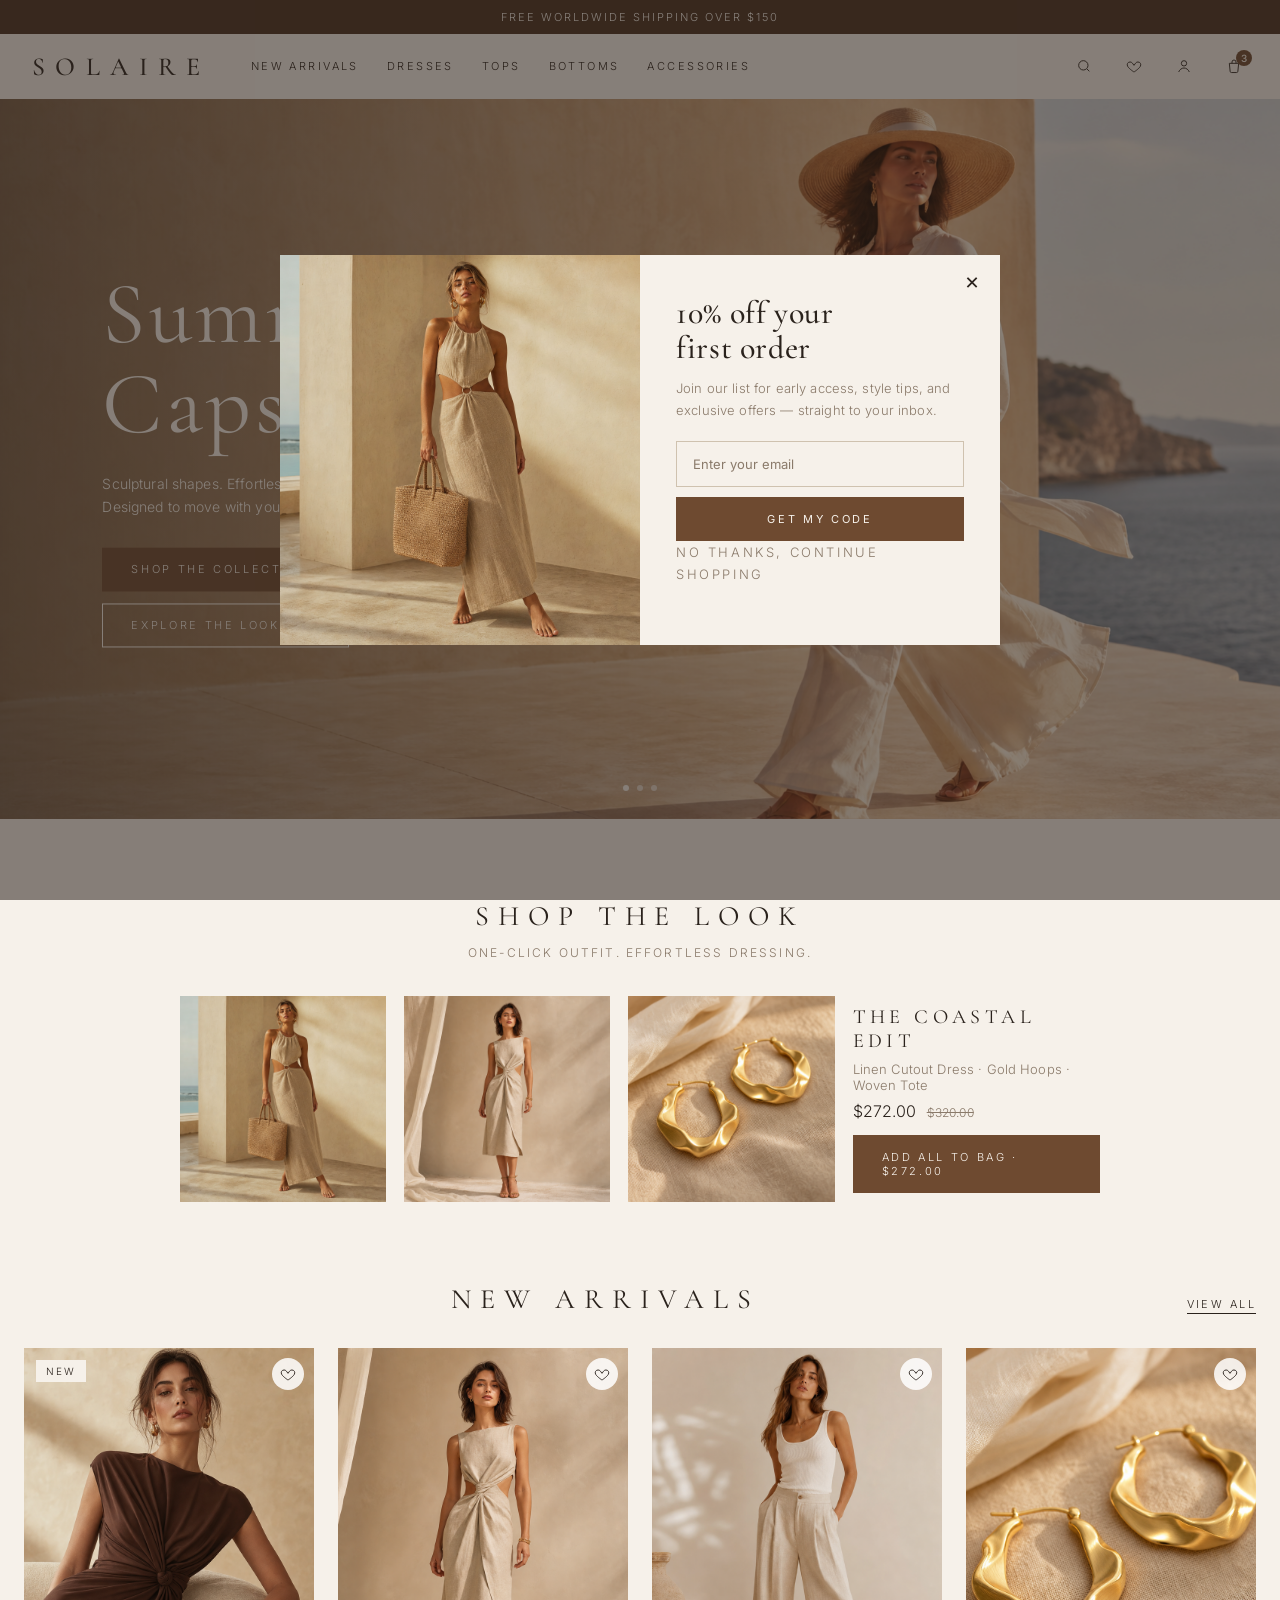
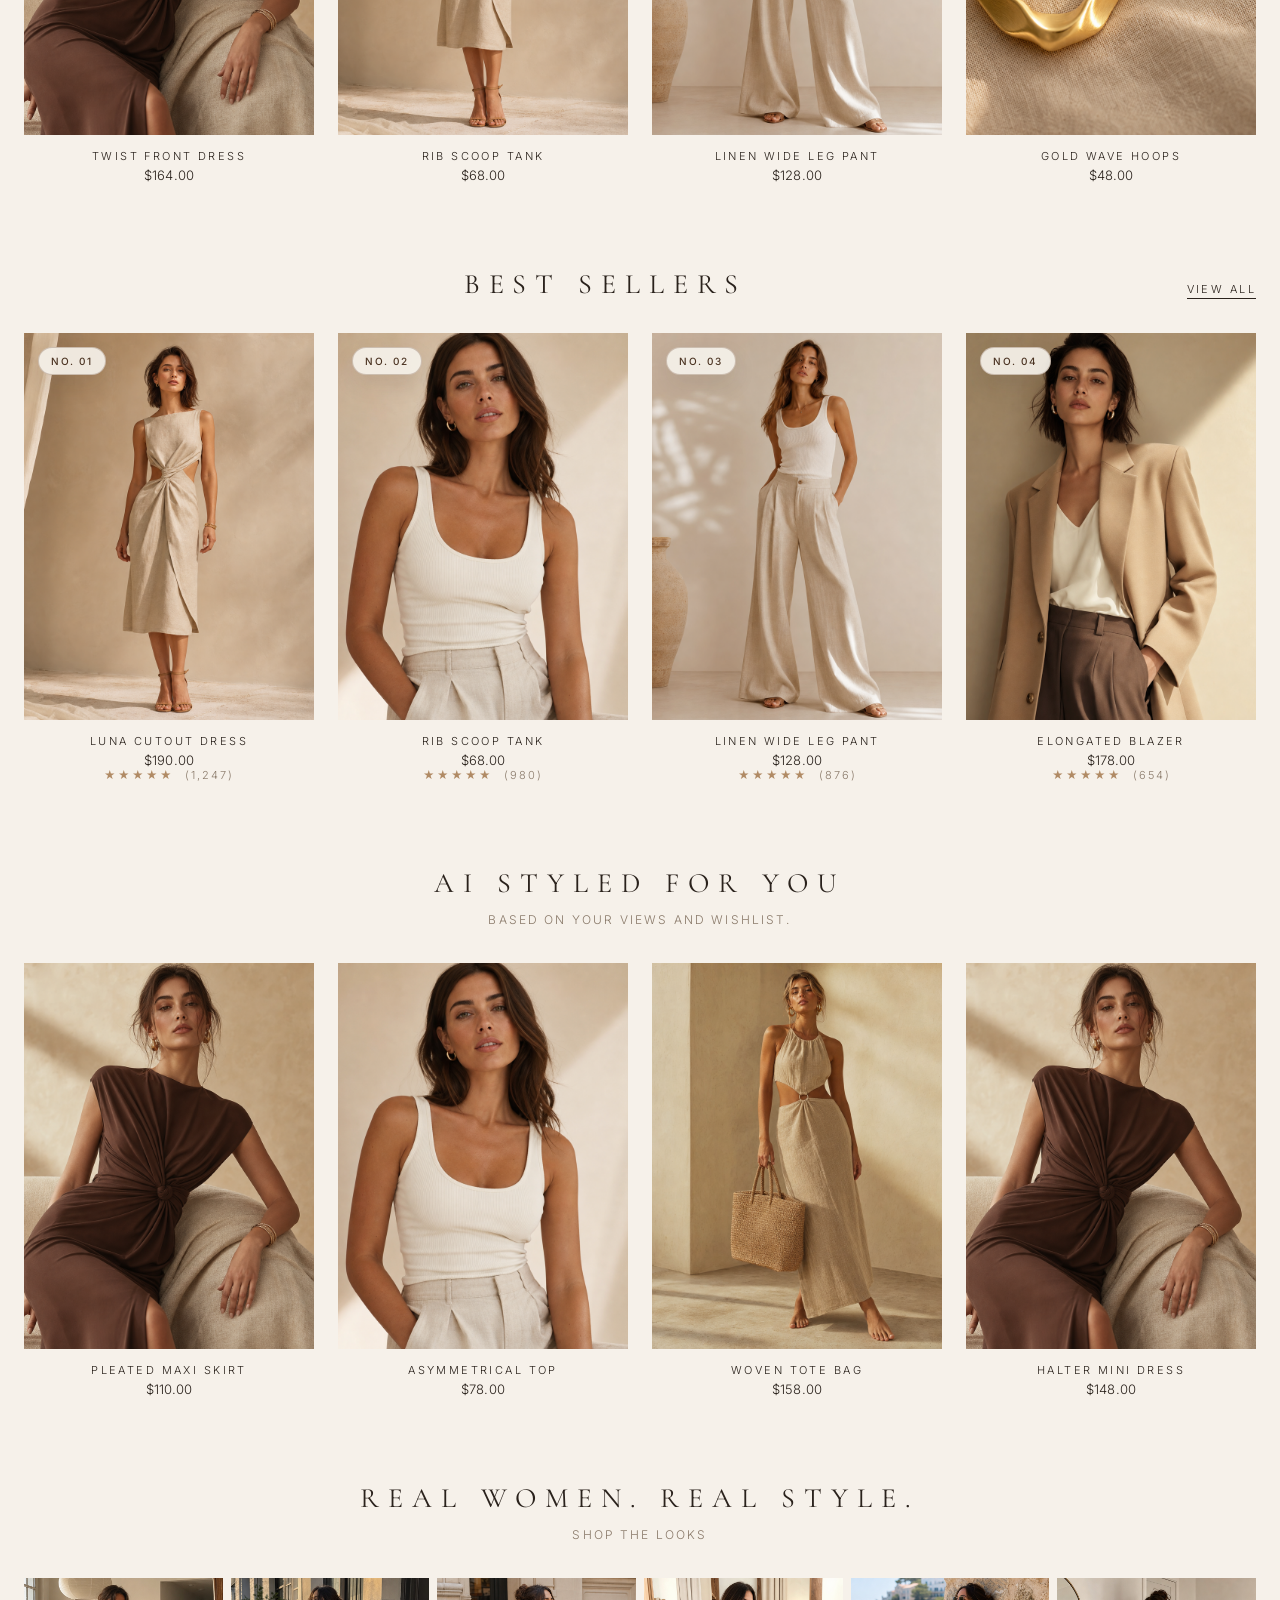
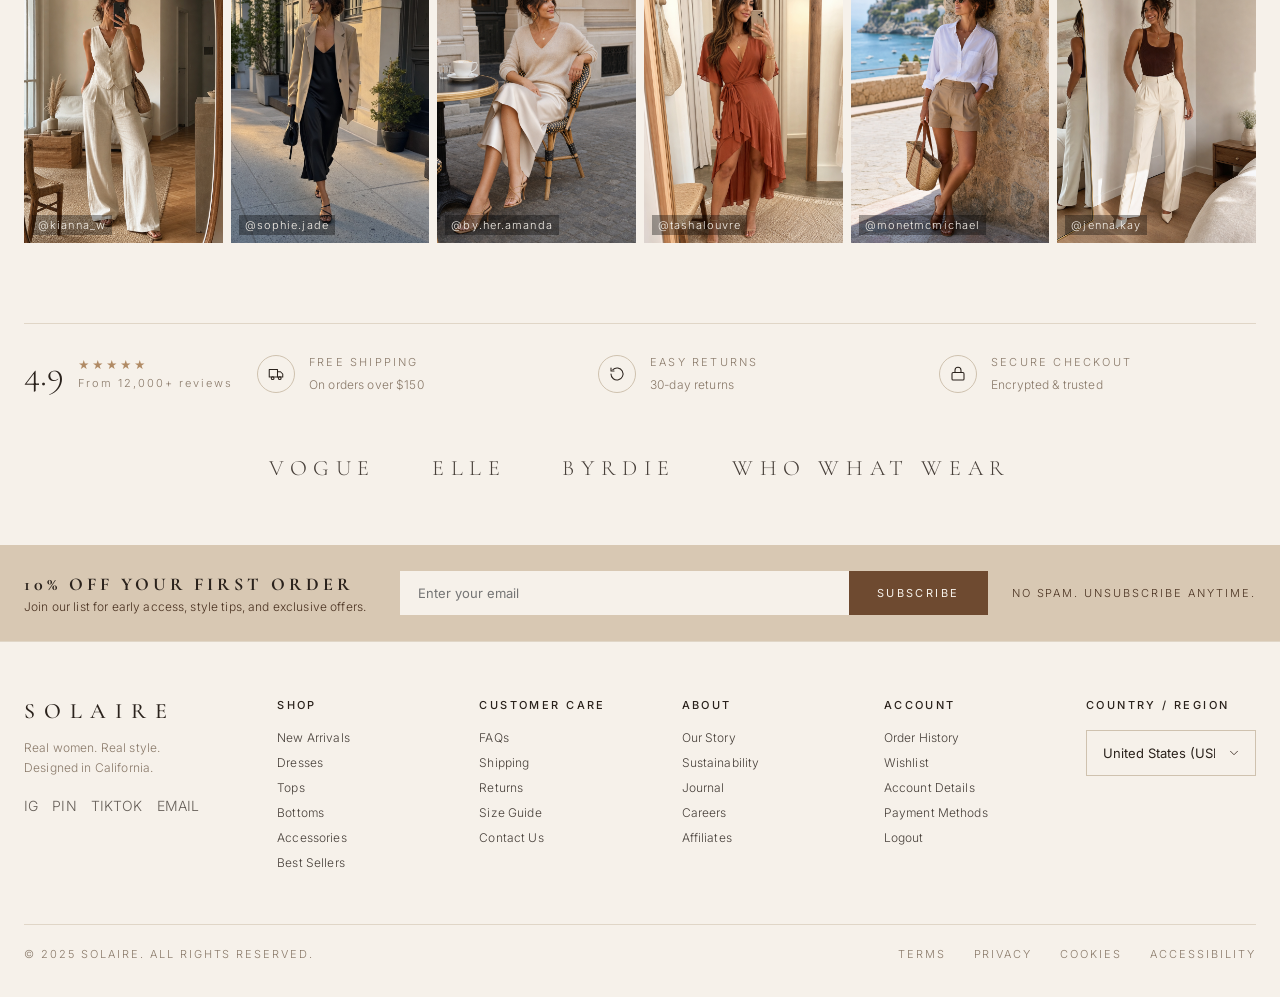
==== index.html @ 32885097 "feat: SOLAIRE static ecommerce demo (home, listing, PDP, cart, checkout)" ====
<!doctype html>
<html lang="en">
<head>
<meta charset="utf-8" />
<meta name="viewport" content="width=device-width,initial-scale=1" />
<title>SOLAIRE — Real women. Real style.</title>
<link rel="stylesheet" href="assets/styles.css" />
</head>
<body>

<div class="topbar">Free worldwide shipping over $150</div>

<header class="header">
  <div class="header-inner">
    <nav class="nav-left">
      <a class="nav-link" href="dresses.html?cat=new" data-cat="new">New Arrivals</a>
      <a class="nav-link" href="dresses.html?cat=dresses" data-cat="dresses">Dresses</a>
      <a class="nav-link" href="dresses.html?cat=tops" data-cat="tops">Tops</a>
      <a class="nav-link" href="dresses.html?cat=bottoms" data-cat="bottoms">Bottoms</a>
      <a class="nav-link" href="dresses.html?cat=accessories" data-cat="accessories">Accessories</a>
    </nav>
    <a class="brand" href="index.html">SOLAIRE</a>
    <div class="nav-right">
      <button class="icon-btn" aria-label="Search"><svg class="icon" viewBox="0 0 24 24"><circle cx="11" cy="11" r="7"/><path d="m20 20-3.5-3.5"/></svg></button>
      <a class="icon-btn" href="#" aria-label="Wishlist"><svg class="icon" viewBox="0 0 24 24"><path d="M12 21s-7-4.35-9.5-8.5C.9 9.6 2.4 6 6 6c2 0 3.4 1.1 4.2 2.6L12 11l1.8-2.4C14.6 7.1 16 6 18 6c3.6 0 5.1 3.6 3.5 6.5C19 16.65 12 21 12 21z"/></svg></a>
      <a class="icon-btn" href="#" aria-label="Account"><svg class="icon" viewBox="0 0 24 24"><circle cx="12" cy="8" r="4"/><path d="M4 21c1.5-4 5-6 8-6s6.5 2 8 6"/></svg></a>
      <a class="icon-btn" href="cart.html" aria-label="Bag">
        <svg class="icon" viewBox="0 0 24 24"><path d="M5 8h14l-1.2 12a2 2 0 0 1-2 1.8H8.2A2 2 0 0 1 6.2 20L5 8z"/><path d="M9 8V6a3 3 0 1 1 6 0v2"/></svg>
        <span class="badge">3</span>
      </a>
    </div>
  </div>
</header>

<!-- HERO -->
<section class="hero">
  <img class="bg" src="assets/img/banner-distinct-1.png" alt="" />
  <div class="copy">
    <h1>Summer<br/>Capsule '25</h1>
    <p>Sculptural shapes. Effortless everyday.<br/>Designed to move with you.</p>
    <div class="actions">
      <a class="btn" href="dresses.html?cat=new">Shop the Collection</a>
      <a class="btn btn-outline" href="dresses.html?cat=lookbook">Explore the Lookbook</a>
    </div>
  </div>
  <div class="hero-dots"><i class="active"></i><i></i><i></i></div>
</section>

<!-- SHOP THE LOOK -->
<section class="section">
  <div class="container">
    <h2 class="section-title">Shop the Look</h2>
    <p class="section-sub">One-click outfit. Effortless dressing.</p>

    <div class="look-bundle">
      <div class="tile"><img src="assets/img/coastal-edit.png" alt="">
        <div class="plus">+</div>
      </div>
      <div class="tile"><img src="assets/img/luna-dress.png" alt="">
        <div class="plus">+</div>
      </div>
      <div class="tile"><img src="assets/img/gold-hoops.png" alt=""></div>
      <div class="info">
        <h4>The Coastal Edit</h4>
        <p>Linen Cutout Dress · Gold Hoops · Woven Tote</p>
        <div class="price">$272.00 <del>$320.00</del></div>
        <a class="btn" style="margin-top:14px" href="cart.html">Add all to bag · $272.00</a>
      </div>
    </div>
  </div>
</section>

<!-- NEW ARRIVALS -->
<section class="section" style="padding-top: 0;">
  <div class="container">
    <div class="section-head">
      <span></span>
      <h2 class="section-title" style="margin:0">New Arrivals</h2>
      <a class="view-all" href="dresses.html?cat=new">View all</a>
    </div>
    <div class="product-grid">
      <a class="product-card" href="product.html">
        <div class="img-wrap">
          <span class="badge-tag">New</span>
          <button class="heart-btn" aria-label="Wishlist"><svg class="icon" viewBox="0 0 24 24"><path d="M12 21s-7-4.35-9.5-8.5C.9 9.6 2.4 6 6 6c2 0 3.4 1.1 4.2 2.6L12 11l1.8-2.4C14.6 7.1 16 6 18 6c3.6 0 5.1 3.6 3.5 6.5C19 16.65 12 21 12 21z"/></svg></button>
          <img src="assets/img/twist-dress.png" alt="">
        </div>
        <div class="meta">
          <p class="name">Twist Front Dress</p>
          <div class="price">$164.00</div>
        </div>
      </a>
      <a class="product-card" href="product.html">
        <div class="img-wrap"><img src="assets/img/luna-dress.png" alt="">
          <button class="heart-btn"><svg class="icon" viewBox="0 0 24 24"><path d="M12 21s-7-4.35-9.5-8.5C.9 9.6 2.4 6 6 6c2 0 3.4 1.1 4.2 2.6L12 11l1.8-2.4C14.6 7.1 16 6 18 6c3.6 0 5.1 3.6 3.5 6.5C19 16.65 12 21 12 21z"/></svg></button>
        </div>
        <div class="meta"><p class="name">Rib Scoop Tank</p><div class="price">$68.00</div></div>
      </a>
      <a class="product-card" href="product.html">
        <div class="img-wrap"><img src="assets/img/linen-pants.png" alt="">
          <button class="heart-btn"><svg class="icon" viewBox="0 0 24 24"><path d="M12 21s-7-4.35-9.5-8.5C.9 9.6 2.4 6 6 6c2 0 3.4 1.1 4.2 2.6L12 11l1.8-2.4C14.6 7.1 16 6 18 6c3.6 0 5.1 3.6 3.5 6.5C19 16.65 12 21 12 21z"/></svg></button>
        </div>
        <div class="meta"><p class="name">Linen Wide Leg Pant</p><div class="price">$128.00</div></div>
      </a>
      <a class="product-card" href="product.html">
        <div class="img-wrap"><img src="assets/img/gold-hoops.png" alt="">
          <button class="heart-btn"><svg class="icon" viewBox="0 0 24 24"><path d="M12 21s-7-4.35-9.5-8.5C.9 9.6 2.4 6 6 6c2 0 3.4 1.1 4.2 2.6L12 11l1.8-2.4C14.6 7.1 16 6 18 6c3.6 0 5.1 3.6 3.5 6.5C19 16.65 12 21 12 21z"/></svg></button>
        </div>
        <div class="meta"><p class="name">Gold Wave Hoops</p><div class="price">$48.00</div></div>
      </a>
    </div>
  </div>
</section>

<!-- BEST SELLERS -->
<section class="section" style="padding-top: 0;">
  <div class="container">
    <div class="section-head">
      <span></span>
      <h2 class="section-title" style="margin:0">Best Sellers</h2>
      <a class="view-all" href="dresses.html?cat=best-sellers">View all</a>
    </div>
    <div class="product-grid">
      <a class="product-card best-seller-card" href="product.html">
        <div class="img-wrap"><span class="rank-tag">No. 01</span><img src="assets/img/luna-dress.png" alt=""></div>
        <div class="meta"><p class="name">Luna Cutout Dress</p><div class="price">$190.00</div>
          <div class="rating-stars">★★★★★ <span class="muted" style="margin-left:6px">(1,247)</span></div>
        </div>
      </a>
      <a class="product-card best-seller-card" href="product.html">
        <div class="img-wrap"><span class="rank-tag">No. 02</span><img src="assets/img/rib-tank.png" alt=""></div>
        <div class="meta"><p class="name">Rib Scoop Tank</p><div class="price">$68.00</div>
          <div class="rating-stars">★★★★★ <span class="muted" style="margin-left:6px">(980)</span></div>
        </div>
      </a>
      <a class="product-card best-seller-card" href="product.html">
        <div class="img-wrap"><span class="rank-tag">No. 03</span><img src="assets/img/linen-pants.png" alt=""></div>
        <div class="meta"><p class="name">Linen Wide Leg Pant</p><div class="price">$128.00</div>
          <div class="rating-stars">★★★★★ <span class="muted" style="margin-left:6px">(876)</span></div>
        </div>
      </a>
      <a class="product-card best-seller-card" href="product.html">
        <div class="img-wrap"><span class="rank-tag">No. 04</span><img src="assets/img/blazer.png" alt=""></div>
        <div class="meta"><p class="name">Elongated Blazer</p><div class="price">$178.00</div>
          <div class="rating-stars">★★★★★ <span class="muted" style="margin-left:6px">(654)</span></div>
        </div>
      </a>
    </div>
  </div>
</section>

<!-- AI STYLED -->
<section class="section" style="padding-top:0">
  <div class="container">
    <h2 class="section-title">AI Styled For You</h2>
    <p class="section-sub">Based on your views and wishlist.</p>
    <div class="product-grid">
      <a class="product-card" href="product.html">
        <div class="img-wrap"><img src="assets/img/twist-dress.png" alt=""></div>
        <div class="meta"><p class="name">Pleated Maxi Skirt</p><div class="price">$110.00</div></div>
      </a>
      <a class="product-card" href="product.html">
        <div class="img-wrap"><img src="assets/img/rib-tank.png" alt=""></div>
        <div class="meta"><p class="name">Asymmetrical Top</p><div class="price">$78.00</div></div>
      </a>
      <a class="product-card" href="product.html">
        <div class="img-wrap"><img src="assets/img/coastal-edit.png" alt=""></div>
        <div class="meta"><p class="name">Woven Tote Bag</p><div class="price">$158.00</div></div>
      </a>
      <a class="product-card" href="product.html">
        <div class="img-wrap"><img src="assets/img/twist-dress.png" alt=""></div>
        <div class="meta"><p class="name">Halter Mini Dress</p><div class="price">$148.00</div></div>
      </a>
    </div>
  </div>
</section>

<!-- UGC -->
<section class="section" style="padding-top:0">
  <div class="container">
    <h2 class="section-title">Real Women. Real Style.</h2>
    <p class="section-sub">Shop the looks</p>
    <div class="ugc-grid">
      <div class="tile"><img src="assets/img/ugc-1.png" alt=""><span class="handle">@kianna_w</span></div>
      <div class="tile"><img src="assets/img/ugc-2.png" alt=""><span class="handle">@sophie.jade</span></div>
      <div class="tile"><img src="assets/img/ugc-3.png" alt=""><span class="handle">@by.her.amanda</span></div>
      <div class="tile"><img src="assets/img/ugc-4.png" alt=""><span class="handle">@tashalouvre</span></div>
      <div class="tile"><img src="assets/img/ugc-5.png" alt=""><span class="handle">@monetmcmichael</span></div>
      <div class="tile"><img src="assets/img/ugc-6.png" alt=""><span class="handle">@jenna.kay</span></div>
    </div>
  </div>
</section>

<!-- TRUST + PRESS -->
<section class="container">
  <div class="trust-band">
    <div class="rating-block">
      <span class="num">4.9</span>
      <div>
        <div class="rating-stars">★★★★★</div>
        <div class="muted" style="font-size:11px;letter-spacing:.18em;margin-top:4px">From 12,000+ reviews</div>
      </div>
    </div>
    <div class="item"><span class="icon-circle"><svg viewBox="0 0 24 24" aria-hidden="true"><path d="M3 6h11v10H3z"/><path d="M14 9h4l3 3v4h-7"/><circle cx="7.5" cy="17.5" r="1.8"/><circle cx="17" cy="17.5" r="1.8"/></svg></span><div><div class="label">Free Shipping</div><div class="sub">On orders over $150</div></div></div>
    <div class="item"><span class="icon-circle"><svg viewBox="0 0 24 24" aria-hidden="true"><path d="M4 12a8 8 0 1 0 2.5-5.8"/><path d="M4 4v4h4"/></svg></span><div><div class="label">Easy Returns</div><div class="sub">30-day returns</div></div></div>
    <div class="item"><span class="icon-circle"><svg viewBox="0 0 24 24" aria-hidden="true"><rect x="4" y="10" width="16" height="10" rx="1.5"/><path d="M8 10V7a4 4 0 0 1 8 0v3"/></svg></span><div><div class="label">Secure Checkout</div><div class="sub">Encrypted &amp; trusted</div></div></div>
  </div>
</section>

<section class="section" style="padding: 32px 0 64px;">
  <div class="container press-logos">
    <span>VOGUE</span><span>ELLE</span><span>BYRDIE</span><span>WHO WHAT WEAR</span>
  </div>
</section>

<!-- SUBSCRIBE BAND -->
<section class="subscribe-band">
  <div class="container">
    <div>
      <h3>10% off your first order</h3>
      <p>Join our list for early access, style tips, and exclusive offers.</p>
    </div>
    <form onsubmit="event.preventDefault();">
      <input type="email" placeholder="Enter your email" />
      <button type="submit">Subscribe</button>
    </form>
    <span style="font-size:11px; letter-spacing:.18em; text-transform:uppercase; color:var(--espresso-2);">No spam. Unsubscribe anytime.</span>
  </div>
</section>

<!-- FOOTER -->
<footer class="footer">
  <div class="container-wide">
    <div class="footer-grid">
      <div class="brand-tag">
        <span class="serif">SOLAIRE</span>
        <p>Real women. Real style.<br/>Designed in California.</p>
        <div class="socials">
          <a href="#">IG</a><a href="#">PIN</a><a href="#">TIKTOK</a><a href="#">EMAIL</a>
        </div>
      </div>
      <div>
        <h4>Shop</h4>
        <ul><li>New Arrivals</li><li>Dresses</li><li>Tops</li><li>Bottoms</li><li>Accessories</li><li>Best Sellers</li></ul>
      </div>
      <div>
        <h4>Customer Care</h4>
        <ul><li>FAQs</li><li>Shipping</li><li>Returns</li><li>Size Guide</li><li>Contact Us</li></ul>
      </div>
      <div>
        <h4>About</h4>
        <ul><li>Our Story</li><li>Sustainability</li><li>Journal</li><li>Careers</li><li>Affiliates</li></ul>
      </div>
      <div>
        <h4>Account</h4>
        <ul><li>Order History</li><li>Wishlist</li><li>Account Details</li><li>Payment Methods</li><li>Logout</li></ul>
      </div>
      <div>
        <h4>Country / Region</h4>
        <select class="select"><option>United States (USD)</option><option>United Kingdom (GBP)</option><option>European Union (EUR)</option><option>Japan (JPY)</option></select>
      </div>
    </div>
    <div class="footer-bottom">
      <span>© 2025 Solaire. All rights reserved.</span>
      <div class="links"><span>Terms</span><span>Privacy</span><span>Cookies</span><span>Accessibility</span></div>
    </div>
  </div>
</footer>

<script src="assets/script.js"></script>
</body>
</html>
---- assets/styles.css ----
/* SOLAIRE — warm sculptural luxury ecommerce design system */
@import url('https://fonts.googleapis.com/css2?family=Cormorant+Garamond:wght@400;500;600&family=Inter:wght@300;400;500;600&display=swap');

:root {
  --ivory: #f6f1ea;
  --ivory-2: #efe7dc;
  --sand: #e7dccc;
  --oat: #d8c8b3;
  --cocoa: #b08a64;
  --espresso: #6e4a30;
  --espresso-2: #4a3221;
  --ink: #2a221c;
  --muted: #8a7a6a;
  --line: #e0d6c7;
  --line-2: #cfc2af;
  --green: #6f8a5a;
  --white: #fbf8f3;
}

* { box-sizing: border-box; }
html, body { margin: 0; padding: 0; }
body {
  font-family: 'Inter', system-ui, -apple-system, sans-serif;
  font-weight: 300;
  font-size: 14px;
  letter-spacing: 0.01em;
  color: var(--ink);
  background: var(--ivory);
  -webkit-font-smoothing: antialiased;
}
a { color: inherit; text-decoration: none; }
img { display: block; max-width: 100%; }
button { font-family: inherit; cursor: pointer; }

.serif {
  font-family: 'Cormorant Garamond', 'Times New Roman', serif;
  font-weight: 500;
  letter-spacing: 0.02em;
}

.container { max-width: 1280px; margin: 0 auto; padding: 0 32px; }
.container-wide { max-width: 1440px; margin: 0 auto; padding: 0 32px; }

/* Top bar */
.topbar {
  background: var(--espresso-2);
  color: var(--ivory);
  text-align: center;
  font-size: 11px;
  letter-spacing: 0.18em;
  padding: 10px 16px;
  text-transform: uppercase;
}

/* Header */
.header {
  background: var(--ivory);
  border-bottom: 1px solid transparent;
  position: sticky;
  top: 0;
  z-index: 50;
}
.header-inner {
  display: flex;
  align-items: center;
  gap: 40px;
  height: 64px;
  padding: 0 32px;
}
.nav-left { display: flex; gap: 28px; align-items: center; }
.nav-right { display: flex; gap: 22px; align-items: center; justify-content: flex-end; margin-left: auto; }
.nav-link {
  font-size: 11px;
  letter-spacing: 0.22em;
  text-transform: uppercase;
  color: var(--ink);
}
.brand {
  font-family: 'Cormorant Garamond', serif;
  font-size: 26px;
  letter-spacing: 0.4em;
  font-weight: 500;
  color: var(--ink);
  order: -1;
}
.icon-btn {
  background: none; border: none; padding: 6px; color: var(--ink);
  display: inline-flex; align-items: center; gap: 6px;
  position: relative;
}
.icon-btn .badge {
  position: absolute; top: -2px; right: -4px;
  background: var(--espresso); color: var(--ivory);
  font-size: 10px; line-height: 1;
  width: 16px; height: 16px; border-radius: 50%;
  display: inline-flex; align-items: center; justify-content: center;
  font-weight: 500;
}

/* Buttons */
.btn {
  display: inline-flex; align-items: center; justify-content: center;
  padding: 14px 28px;
  font-size: 11px;
  letter-spacing: 0.24em;
  text-transform: uppercase;
  border: 1px solid transparent;
  border-radius: 0;
  background: var(--espresso);
  color: var(--ivory);
  transition: background .2s ease;
}
.btn:hover { background: var(--espresso-2); }
.btn-outline {
  background: transparent;
  color: var(--ivory);
  border: 1px solid var(--ivory);
}
.btn-outline.dark { color: var(--ink); border-color: var(--ink); }
.btn-block { width: 100%; }
.btn-light {
  background: var(--ivory);
  color: var(--ink);
  border: 1px solid var(--line-2);
}
.btn-light:hover { background: var(--white); }

/* Section heading */
.section { padding: 80px 0; }
.section-title {
  text-align: center;
  font-family: 'Cormorant Garamond', serif;
  font-size: 28px;
  letter-spacing: 0.32em;
  font-weight: 400;
  text-transform: uppercase;
  margin: 0 0 8px;
}
.section-sub {
  text-align: center;
  font-size: 12px;
  letter-spacing: 0.18em;
  color: var(--muted);
  text-transform: uppercase;
  margin-bottom: 36px;
}
.section-head {
  display: flex; align-items: baseline; justify-content: space-between;
  margin-bottom: 32px;
}
.view-all {
  font-size: 11px; letter-spacing: 0.22em; text-transform: uppercase;
  border-bottom: 1px solid var(--ink);
  padding-bottom: 2px;
}

/* Product grid */
.product-grid {
  display: grid;
  grid-template-columns: repeat(4, 1fr);
  gap: 24px;
}
.product-grid.cols-3 { grid-template-columns: repeat(3, 1fr); }
.product-grid.cols-2 { grid-template-columns: repeat(2, 1fr); }

.product-card { position: relative; }
.product-card .img-wrap {
  position: relative;
  aspect-ratio: 3/4;
  background: var(--sand);
  overflow: hidden;
}
.product-card .img-wrap::after {
  content: '';
  position: absolute;
  inset: 0;
  background: linear-gradient(180deg, rgba(42, 34, 28, 0.12), rgba(42, 34, 28, 0) 26%);
  opacity: 0;
  transition: opacity .35s ease;
  pointer-events: none;
}
.product-card .img-wrap img {
  width: 100%; height: 100%; object-fit: cover;
  transition: transform .8s ease;
}
.product-card:hover .img-wrap img { transform: scale(1.03); }
.product-card:hover .img-wrap::after { opacity: 1; }
.product-card .meta { padding: 14px 0 4px; text-align: center; }
.product-card .name {
  font-size: 11px; letter-spacing: 0.22em; text-transform: uppercase;
  margin: 0 0 4px;
}
.product-card .price { font-size: 13px; color: var(--ink); }
.product-card .swatches {
  display: flex; gap: 6px; justify-content: center; margin-top: 8px;
}
.swatch {
  width: 12px; height: 12px; border-radius: 50%;
  border: 1px solid var(--line-2);
  display: inline-block;
}
.swatch.sand { background: #d8c8b3; }
.swatch.oat { background: #e7dccc; }
.swatch.cocoa { background: #8a6748; }
.swatch.espresso { background: #4a3221; }
.swatch.gold { background: #c8a567; }
.swatch.black { background: #1a1612; }
.swatch.white { background: #f4ede0; }

.badge-tag {
  position: absolute; top: 12px; left: 12px;
  z-index: 3;
  background: var(--ivory);
  color: var(--ink);
  font-size: 10px;
  letter-spacing: 0.2em;
  padding: 5px 10px;
  text-transform: uppercase;
}
.heart-btn {
  position: absolute; top: 10px; right: 10px;
  z-index: 3;
  background: rgba(255,255,255,0.85);
  border: none; width: 32px; height: 32px; border-radius: 50%;
  display: inline-flex; align-items: center; justify-content: center;
  color: var(--ink);
}
.rank-tag {
  position: absolute; top: 14px; left: 14px; z-index: 3;
  background: rgba(246, 241, 234, 0.92);
  color: var(--espresso-2);
  border: 1px solid rgba(110, 74, 48, 0.28);
  min-width: 64px; height: 28px; border-radius: 999px;
  padding: 0 12px;
  font-size: 10px; display: inline-flex; align-items: center; justify-content: center;
  font-family: 'Inter', system-ui, sans-serif;
  font-weight: 500;
  letter-spacing: 0.16em;
  text-transform: uppercase;
  pointer-events: none;
  box-shadow: 0 10px 24px rgba(42, 34, 28, 0.08);
  backdrop-filter: blur(8px);
}
.size-row {
  display: flex; gap: 14px; justify-content: center;
  margin-top: 8px; font-size: 11px; letter-spacing: 0.16em; color: var(--muted);
}
.size-row span.active { color: var(--ink); border-bottom: 1px solid var(--ink); }
.rating-stars { color: var(--cocoa); letter-spacing: 2px; font-size: 11px; }

/* Footer */
.footer {
  background: var(--ivory);
  border-top: 1px solid var(--line);
  padding: 56px 0 36px;
}
.footer-grid {
  display: grid;
  grid-template-columns: 1.3fr 1fr 1fr 1fr 1fr 1fr;
  gap: 32px;
}
.footer h4 {
  font-size: 11px; letter-spacing: 0.22em; text-transform: uppercase;
  font-weight: 500; margin: 0 0 18px;
}
.footer ul { list-style: none; padding: 0; margin: 0; }
.footer ul li { font-size: 12px; color: var(--ink); margin-bottom: 10px; opacity: 0.85; }
.footer .brand-tag .serif { font-size: 22px; letter-spacing: 0.4em; }
.footer .brand-tag p { font-size: 12px; color: var(--muted); margin: 14px 0 18px; line-height: 1.7; }
.footer .socials { display: flex; gap: 14px; }
.footer .socials a { color: var(--ink); opacity: 0.7; }
.footer-bottom {
  border-top: 1px solid var(--line);
  margin-top: 44px;
  padding-top: 22px;
  display: flex; justify-content: space-between;
  font-size: 11px; letter-spacing: 0.18em; text-transform: uppercase;
  color: var(--muted);
}
.footer-bottom .links { display: flex; gap: 28px; }

/* Newsletter band */
.subscribe-band {
  background: var(--oat);
  padding: 26px 0;
}
.subscribe-band .container {
  display: grid;
  grid-template-columns: 1.2fr 2fr auto;
  gap: 24px; align-items: center;
}
.subscribe-band h3 {
  font-family: 'Cormorant Garamond', serif;
  font-size: 18px; letter-spacing: 0.22em; margin: 0 0 4px; text-transform: uppercase;
}
.subscribe-band p { margin: 0; font-size: 12px; color: var(--espresso-2); }
.subscribe-band form { display: flex; background: var(--ivory); }
.subscribe-band input {
  flex: 1; border: none; background: transparent; padding: 14px 18px;
  font-family: inherit; font-size: 13px; outline: none;
}
.subscribe-band button {
  background: var(--espresso); color: var(--ivory); border: none;
  padding: 0 28px; font-size: 11px; letter-spacing: 0.22em; text-transform: uppercase;
}

/* Trust band */
.trust-band {
  display: grid;
  grid-template-columns: auto 1fr 1fr 1fr;
  gap: 24px; align-items: center;
  padding: 28px 0; border-top: 1px solid var(--line);
}
.trust-band .rating-block {
  display: flex; align-items: center; gap: 14px;
}
.trust-band .rating-block .num {
  font-family: 'Cormorant Garamond', serif; font-size: 36px;
}
.trust-band .item {
  display: flex; gap: 14px; align-items: center;
  font-size: 12px;
}
.trust-band .item .label { font-size: 11px; letter-spacing: 0.2em; text-transform: uppercase; }
.trust-band .item .sub { color: var(--muted); }
.trust-band .icon-circle {
  width: 38px; height: 38px; border-radius: 50%;
  border: 1px solid var(--line-2);
  display: inline-flex; align-items: center; justify-content: center;
  color: var(--ink);
  flex-shrink: 0;
}
.trust-band .icon-circle svg {
  width: 18px; height: 18px;
  stroke: currentColor; fill: none;
  stroke-width: 1.4;
  stroke-linecap: round; stroke-linejoin: round;
}

/* Forms */
.input, .select {
  width: 100%;
  background: var(--ivory);
  border: 1px solid var(--line-2);
  padding: 14px 16px;
  font-family: inherit;
  font-size: 13px;
  color: var(--ink);
  outline: none;
  border-radius: 0;
}
.input::placeholder { color: var(--muted); }
.input:focus, .select:focus { border-color: var(--espresso); }
.select {
  -webkit-appearance: none;
  -moz-appearance: none;
  appearance: none;
  padding-right: 40px;
  background-image: url("data:image/svg+xml;utf8,<svg xmlns='http://www.w3.org/2000/svg' viewBox='0 0 24 24' fill='none' stroke='%23413228' stroke-width='1.5' stroke-linecap='round' stroke-linejoin='round'><polyline points='6 9 12 15 18 9'/></svg>");
  background-repeat: no-repeat;
  background-position: right 14px center;
  background-size: 14px 14px;
}
.select::-ms-expand { display: none; }
.label {
  font-size: 11px; letter-spacing: 0.2em; text-transform: uppercase;
  color: var(--muted); margin-bottom: 8px; display: block;
}

/* Press logos */
.press-logos {
  display: flex; gap: 56px; justify-content: center; align-items: center;
  font-family: 'Cormorant Garamond', serif;
  font-size: 22px; letter-spacing: 0.3em;
  color: var(--ink);
  opacity: 0.85;
  text-transform: uppercase;
}

/* utilities */
.text-center { text-align: center; }
.muted { color: var(--muted); }
.hr { height: 1px; background: var(--line); border: none; margin: 0; }
.divider { border-top: 1px solid var(--line); margin: 48px 0; }

/* breadcrumbs */
.crumbs {
  display: flex; gap: 10px;
  font-size: 11px; letter-spacing: 0.2em; text-transform: uppercase; color: var(--muted);
  padding: 22px 0;
}

/* Pills / chips */
.chip {
  display: inline-flex; align-items: center; gap: 8px;
  padding: 8px 14px; border: 1px solid var(--line-2);
  background: var(--ivory);
  font-size: 11px; letter-spacing: 0.2em; text-transform: uppercase;
}
.chip.active { background: var(--ink); color: var(--ivory); border-color: var(--ink); }

/* Filter bar */
.filter-bar {
  display: flex; align-items: center; justify-content: space-between;
  padding: 16px 0;
  border-bottom: 1px solid var(--line);
  margin-bottom: 28px;
  gap: 18px;
}
.filter-bar .left, .filter-bar .right { display: flex; gap: 18px; align-items: center; flex-wrap: nowrap; }
.filter-bar .left { min-width: 0; overflow-x: auto; scrollbar-width: none; }
.filter-bar .left::-webkit-scrollbar { display: none; }
.filter-bar .right { flex-shrink: 0; }
.filter-bar .chip { white-space: nowrap; }
.filter-bar .group {
  font-size: 11px; letter-spacing: 0.2em; text-transform: uppercase;
  display: inline-flex; gap: 6px; align-items: center;
}
.filter-dropdown {
  position: absolute;
  z-index: 130;
  min-width: 220px;
  padding: 8px;
  background: var(--ivory);
  border: 1px solid var(--line-2);
  box-shadow: 0 18px 44px -28px rgba(74, 50, 33, .45);
}
.filter-dropdown button {
  width: 100%;
  padding: 12px 10px;
  border: 0;
  background: transparent;
  color: var(--ink);
  text-align: left;
  font-size: 11px;
  letter-spacing: .18em;
  text-transform: uppercase;
  cursor: pointer;
}
.filter-dropdown button:hover {
  background: var(--ivory-2);
}

/* Category tabs */
.cat-tabs {
  display: flex; justify-content: center; gap: 56px;
  border-bottom: 1px solid var(--line);
  padding: 0 0 0; margin-bottom: 8px;
}
.cat-tabs a {
  display: inline-block; padding: 22px 4px;
  font-size: 12px; letter-spacing: 0.28em; text-transform: uppercase;
  color: var(--muted);
}
.cat-tabs a.active {
  color: var(--ink);
  border-bottom: 1.5px solid var(--ink);
  margin-bottom: -1px;
}

/* product detail */
.pdp {
  display: grid;
  grid-template-columns: 80px 1fr 420px;
  gap: 32px;
  padding: 24px 0 80px;
}
.thumb-rail { display: flex; flex-direction: column; gap: 10px; }
.thumb-rail .thumb {
  aspect-ratio: 3/4; background: var(--sand); overflow: hidden;
  cursor: pointer; opacity: 0.7;
}
.thumb-rail .thumb.active { opacity: 1; outline: 1px solid var(--ink); outline-offset: 2px; }
.thumb-rail .thumb img { width:100%; height:100%; object-fit: cover; }
.pdp-main img { width: 100%; height: auto; aspect-ratio: 3/4; object-fit: cover; }

.pdp-info h1 {
  font-family: 'Cormorant Garamond', serif;
  font-size: 24px; letter-spacing: 0.18em; text-transform: uppercase;
  font-weight: 400; margin: 0 0 12px;
}
.pdp-info .tag {
  display: inline-block; padding: 4px 10px;
  background: var(--ivory-2); color: var(--ink);
  font-size: 10px; letter-spacing: 0.22em; text-transform: uppercase;
  margin-bottom: 14px;
}
.pdp-info .price { font-size: 18px; }
.pdp-info .small { font-size: 12px; color: var(--muted); }
.size-grid {
  display: flex; gap: 8px; margin: 10px 0 6px;
}
.size-grid button {
  width: 48px; height: 40px; border: 1px solid var(--line-2);
  background: var(--ivory); font-size: 12px; letter-spacing: 0.16em;
}
.size-grid button.active { border-color: var(--ink); }
.color-row { display: flex; gap: 12px; margin: 8px 0 4px; }
.color-row .swatch.lg { width: 26px; height: 26px; }
.color-row .swatch.lg.active { outline: 1px solid var(--ink); outline-offset: 3px; }
.accordion {
  border-top: 1px solid var(--line);
  font-size: 13px;
}
.accordion .row {
  display: flex; justify-content: space-between; align-items: center;
  padding: 18px 0; border-bottom: 1px solid var(--line);
  letter-spacing: 0.18em; text-transform: uppercase; font-size: 12px;
}
.stock-line {
  display: inline-flex; gap: 10px; align-items: center;
  font-size: 12px; color: var(--green);
  margin: 18px 0 14px;
}
.stock-line .dot { width: 8px; height: 8px; background: var(--green); border-radius: 50%; }

/* Reviews */
.reviews {
  display: grid; grid-template-columns: 320px 1fr; gap: 48px; padding: 32px 0;
}
.reviews .score {
  font-family: 'Cormorant Garamond', serif;
  font-size: 84px; line-height: 1; margin: 0;
}
.bar-row {
  display: grid; grid-template-columns: 24px 1fr 50px;
  gap: 12px; align-items: center; font-size: 12px;
  margin-bottom: 6px;
}
.bar { height: 6px; background: var(--ivory-2); position: relative; }
.bar > i { position: absolute; left: 0; top: 0; bottom: 0; background: var(--cocoa); }

/* UGC strip */
.ugc-row {
  display: grid; grid-template-columns: repeat(4, 1fr); gap: 16px;
}
.ugc-row .item { aspect-ratio: 1/1; background: var(--sand); overflow: hidden; }
.ugc-row .item img { width:100%; height:100%; object-fit:cover; }

/* Cart */
.cart-row {
  display: grid;
  grid-template-columns: 140px 1fr auto;
  gap: 28px;
  padding: 28px 0;
  border-bottom: 1px solid var(--line);
  align-items: flex-start;
}
.cart-row .pic { aspect-ratio: 3/4; background: var(--sand); overflow: hidden; }
.cart-row .pic img { width: 100%; height: 100%; object-fit: cover; }
.cart-actions {
  display: flex;
  gap: 22px;
  margin-top: 12px;
  color: var(--muted);
  font-size: 11px;
  letter-spacing: .2em;
  text-transform: uppercase;
}
.cart-actions a {
  display: inline-flex;
  align-items: center;
  gap: 8px;
  cursor: pointer;
}
.cart-actions .action-icon {
  width: 15px;
  height: 15px;
  fill: none;
  stroke: currentColor;
  stroke-width: 1.35;
  stroke-linecap: round;
  stroke-linejoin: round;
}
.qty {
  display: inline-flex; align-items: center; border: 1px solid var(--line-2);
  background: var(--ivory);
}
.qty button { width: 36px; height: 36px; border: none; background: transparent; }
.qty input {
  width: 44px; text-align: center; border: none; background: transparent;
  font-family: inherit; font-size: 13px;
}

/* Order summary card */
.summary-card {
  background: var(--ivory-2);
  padding: 28px;
}
.summary-card h3 {
  font-size: 12px; letter-spacing: 0.24em; text-transform: uppercase;
  margin: 0 0 18px;
}
.summary-row {
  display: flex; justify-content: space-between;
  font-size: 13px; padding: 10px 0;
}
.summary-row.total {
  border-top: 1px solid var(--line);
  margin-top: 10px; padding-top: 18px;
  font-size: 15px;
}

/* checkout layout */
.checkout {
  display: grid;
  grid-template-columns: 1.4fr 0.8fr;
  gap: 56px;
  padding: 24px 0 80px;
}
.steps {
  display: flex; justify-content: center; align-items: center; gap: 24px;
  font-size: 11px; letter-spacing: 0.22em; text-transform: uppercase; color: var(--muted);
  padding: 22px 0 8px;
}
.steps .active { color: var(--ink); }
.steps span { display: inline-block; }

/* tabs guest/login */
.gl-tabs {
  display: grid; grid-template-columns: 1fr 1fr;
  border: 1px solid var(--line);
  margin-bottom: 22px;
}
.gl-tabs button {
  background: transparent; border: none; padding: 16px;
  font-size: 11px; letter-spacing: 0.22em; text-transform: uppercase;
  color: var(--muted);
}
.gl-tabs button.active {
  color: var(--ink); border-bottom: 1.5px solid var(--ink);
}

/* radio block */
.radio-block {
  border: 1px solid var(--line-2);
  padding: 16px 18px;
  display: flex; justify-content: space-between; align-items: center;
  font-size: 13px;
  background: var(--ivory);
  margin-bottom: 10px;
}
.radio-block .left { display: flex; align-items: center; gap: 12px; }
.radio-block.active { border-color: var(--ink); }
.radio-dot {
  width: 14px; height: 14px; border-radius: 50%; border: 1px solid var(--line-2);
  display: inline-flex; align-items: center; justify-content: center;
}
.radio-block.active .radio-dot { border-color: var(--ink); }
.radio-block.active .radio-dot::after {
  content: ''; width: 6px; height: 6px; border-radius: 50%; background: var(--ink);
}

/* Hero */
.hero {
  position: relative;
  height: 720px;
  background: linear-gradient(120deg, #d8bfa1, #c69f7d);
  overflow: hidden;
}
.hero img.bg {
  position: absolute; inset: 0; width: 100%; height: 100%; object-fit: cover;
  object-position: 75% 18%;
}
.hero::after {
  content: ''; position: absolute; inset: 0; z-index: 1;
  background: linear-gradient(90deg, rgba(40,28,20,.55) 0%, rgba(40,28,20,.2) 40%, rgba(0,0,0,0) 70%);
  pointer-events: none;
}
.hero .copy {
  position: absolute; left: 8%; top: 50%; transform: translateY(-50%);
  color: var(--ivory); max-width: 460px; z-index: 2;
}
.hero .copy h1 {
  font-family: 'Cormorant Garamond', serif;
  font-size: 88px; line-height: 1.02; letter-spacing: 0.04em;
  margin: 0 0 22px; font-weight: 400;
}
.hero .copy p { font-size: 14px; line-height: 1.7; margin: 0 0 28px; opacity: 0.95; }
.hero .actions { display: flex; gap: 12px; flex-wrap: wrap; }
.hero-dots {
  position: absolute; bottom: 28px; left: 50%; transform: translateX(-50%);
  display: flex; gap: 8px; z-index: 2;
}
.hero-dots i { width: 6px; height: 6px; border-radius: 50%; background: rgba(255,255,255,0.55); }
.hero-dots i.active { background: var(--ivory); }

/* Listing hero */
.listing-hero {
  position: relative; height: 320px;
  display: flex; align-items: center;
  background: linear-gradient(120deg, #cdb094, #b78b66);
  overflow: hidden;
}
.listing-hero::before {
  content: '';
  position: absolute;
  inset: 0;
  z-index: 1;
  background: linear-gradient(90deg, rgba(126, 89, 58, .42) 0%, rgba(172, 130, 88, .24) 38%, rgba(232, 208, 174, .08) 66%, rgba(232, 208, 174, 0) 100%);
  pointer-events: none;
}
.listing-hero img { position: absolute; inset: 0; width: 100%; height: 100%; object-fit: cover; object-position: 72% 32%; }
.listing-hero img.is-desktop-banner { object-fit: cover; object-position: 50% 0%; }
.listing-hero .copy {
  position: relative; z-index: 2;
  margin-left: 8%; padding: 8px 0;
  color: var(--ivory); max-width: 460px;
  display: flex; flex-direction: column; justify-content: center;
  text-shadow: 0 2px 18px rgba(92, 62, 38, .32);
}
.listing-hero h1 {
  font-family: 'Cormorant Garamond', serif;
  font-size: 64px; line-height: 1.05;
  letter-spacing: 0.04em; margin: 0 0 14px; font-weight: 400;
}
.listing-hero p { margin: 0; font-size: 13px; line-height: 1.7; opacity: 0.95; }

/* Shop the look */
.look-bundle {
  display: grid;
  grid-template-columns: 1fr 1fr 1fr 1.2fr;
  gap: 18px; align-items: center;
  max-width: 920px; margin: 0 auto;
}
.look-bundle .tile {
  aspect-ratio: 1/1; background: var(--sand); overflow: hidden;
  position: relative;
}
.look-bundle .tile img { width: 100%; height: 100%; object-fit: cover; }
.look-bundle .plus {
  position: absolute; right: -14px; top: 50%; transform: translateY(-50%);
  font-size: 18px; color: var(--muted);
}
.look-bundle .info h4 {
  font-family: 'Cormorant Garamond', serif;
  font-size: 20px; letter-spacing: 0.22em; text-transform: uppercase;
  margin: 0 0 8px; font-weight: 400;
}
.look-bundle .info p { margin: 0 0 8px; font-size: 13px; color: var(--muted); }
.look-bundle .info .price { font-size: 16px; }
.look-bundle .info .price del { color: var(--muted); margin-left: 6px; font-size: 12px; }

/* UGC small grid for home */
.ugc-grid {
  display: grid;
  grid-template-columns: repeat(6, 1fr);
  gap: 8px;
}
.ugc-grid .tile { aspect-ratio: 3/4; overflow: hidden; background: var(--sand); position: relative; }
.ugc-grid .tile img { width:100%; height:100%; object-fit:cover; }
.ugc-grid .tile .handle {
  position: absolute; left: 8px; bottom: 8px;
  font-size: 11px; color: var(--ivory);
  background: rgba(0,0,0,0.35); padding: 3px 6px; letter-spacing: 0.1em;
}

/* Express pay buttons */
.express-pay {
  display: grid; grid-template-columns: 1fr 1fr 1fr; gap: 10px;
}
.express-pay button {
  height: 48px; border: 1px solid var(--line-2); background: var(--ivory);
  display: inline-flex; align-items: center; justify-content: center;
  font-weight: 600;
}
.express-pay .paypal { background: #ffc439; border-color: #ffc439; color: #003087; }
.express-pay .applepay { background: #000; color: #fff; border-color: #000; }
.express-pay .gpay { background: #fff; }

/* Pay icons */
.pay-icons {
  display: inline-flex; gap: 6px; align-items: center;
}
.pay-icons .pi {
  width: 32px; height: 20px; background: var(--ivory-2); border-radius: 2px;
  font-size: 9px; display: inline-flex; align-items: center; justify-content: center; font-weight: 700;
  color: var(--ink); border: 1px solid var(--line);
}

/* Look-to-love */
.looks {
  display: grid; grid-template-columns: 1fr 1fr 1fr; gap: 16px;
}
.looks .look {
  position: relative;
  aspect-ratio: 4/3; background: var(--sand); overflow: hidden;
}
.looks .look img { width: 100%; height: 100%; object-fit: cover; }
.looks .look .shop {
  position: absolute; left: 50%; bottom: 18px; transform: translateX(-50%);
  background: var(--ivory); color: var(--ink);
  padding: 10px 18px; font-size: 11px; letter-spacing: 0.22em; text-transform: uppercase;
  border: 1px solid var(--ink);
}

/* Recently viewed */
.recently {
  display: grid; grid-template-columns: repeat(5, 1fr); gap: 16px;
}

/* Sticky add to cart */
.sticky-add {
  position: sticky; bottom: 0;
  background: var(--ivory);
  border-top: 1px solid var(--line);
  display: grid; grid-template-columns: auto 1fr auto; gap: 16px;
  align-items: center; padding: 14px 32px;
  z-index: 30;
}
.sticky-add .pic { width: 48px; height: 60px; background: var(--sand); overflow: hidden; }
.sticky-add .pic img { width:100%; height:100%; object-fit:cover; }
.sticky-add .name { font-size: 12px; letter-spacing: 0.2em; text-transform: uppercase; }
.sticky-add .sub { font-size: 11px; color: var(--muted); }

/* Misc */
.icon { width: 16px; height: 16px; stroke: currentColor; fill: none; stroke-width: 1.4; }

/* ==== Animations & Motion ==== */
@keyframes fadeUp { from { opacity:0; transform:translateY(24px);} to {opacity:1; transform:none;} }
@keyframes fadeIn { from { opacity:0;} to {opacity:1;} }
@keyframes slideRight { from { transform: translateX(100%);} to { transform: translateX(0);} }
@keyframes slideLeft { from { transform: translateX(-100%);} to { transform: translateX(0);} }
@keyframes scaleIn { from { opacity:0; transform: scale(.96);} to {opacity:1; transform:none;} }
@keyframes pulseDot { 0%,100% { transform: scale(1);} 50% { transform: scale(1.5); opacity:.6;} }
@keyframes shimmer { 0% { background-position: -300px 0;} 100% { background-position: 300px 0;} }

[data-reveal] { opacity: 0; transform: translateY(24px); transition: opacity .8s ease, transform .8s cubic-bezier(.2,.7,.2,1); }
[data-reveal].is-in { opacity: 1; transform: none; }
[data-reveal-delay="1"].is-in { transition-delay: .08s; }
[data-reveal-delay="2"].is-in { transition-delay: .16s; }
[data-reveal-delay="3"].is-in { transition-delay: .24s; }
[data-reveal-delay="4"].is-in { transition-delay: .32s; }

.hero .copy h1 { animation: fadeUp .9s cubic-bezier(.2,.7,.2,1) both; }
.hero .copy p { animation: fadeUp .9s cubic-bezier(.2,.7,.2,1) .15s both; }
.hero .copy .actions { animation: fadeUp .9s cubic-bezier(.2,.7,.2,1) .3s both; }
.hero .bg { animation: fadeIn 1.2s ease both, kenburns 14s ease-in-out infinite alternate; }
@keyframes kenburns { from { transform: scale(1.0);} to { transform: scale(1.08);} }

.btn { transition: background .25s ease, color .25s ease, transform .25s ease, letter-spacing .25s ease; }
.btn:hover { transform: translateY(-1px); letter-spacing: .26em; }
.btn:active { transform: translateY(0); }

.icon-btn { transition: transform .2s ease; }
.icon-btn:hover { transform: translateY(-1px); }
.icon-btn .badge { transition: transform .25s ease; }
.icon-btn.bump .badge { animation: bump .5s ease; }
@keyframes bump { 0% { transform: scale(1);} 30% { transform: scale(1.5);} 100% { transform: scale(1);} }

.product-card { transition: transform .3s ease; }
.product-card:hover .heart-btn { opacity: 1; transform: translateY(0); }
.heart-btn { opacity: 1; transform: none; transition: opacity .25s, transform .25s, background .2s; }
.heart-btn.active { opacity:1; color: #b04a4a; }

.chip { transition: background .2s, color .2s, border-color .2s; cursor: pointer; }
.chip:hover { border-color: var(--ink); }

.cat-tabs a { transition: color .2s; }
.cat-tabs a:hover { color: var(--ink); }

.nav-link { position: relative; }
.nav-link::after {
  content: ''; position: absolute; left: 0; right: 0; bottom: -6px; height: 1px;
  background: var(--ink); transform: scaleX(0); transform-origin: right;
  transition: transform .3s cubic-bezier(.2,.7,.2,1);
}
.nav-link:hover::after { transform: scaleX(1); transform-origin: left; }
.nav-link.active { color: var(--ink); }
.nav-link.active::after { transform: scaleX(1); transform-origin: left; }

.swatch.lg { transition: outline-offset .2s ease, transform .2s ease; cursor: pointer; }
.swatch.lg:hover { transform: scale(1.08); }

.size-grid button { transition: border-color .2s, background .2s; cursor: pointer; }
.size-grid button:hover { border-color: var(--ink); }

.radio-block { cursor: pointer; transition: border-color .2s, background .2s; }
.radio-block:hover { border-color: var(--ink); }

/* Header shadow on scroll */
.header.scrolled { box-shadow: 0 1px 0 var(--line), 0 8px 24px -16px rgba(74,50,33,.15); }

/* Mobile menu */
.mobile-toggle {
  display: none;
  background: none; border: none; padding: 6px; cursor: pointer; color: var(--ink);
}
.mobile-menu {
  position: fixed; inset: 0 30% 0 0;
  background: var(--ivory);
  z-index: 100;
  transform: translateX(-100%);
  transition: transform .35s cubic-bezier(.2,.7,.2,1);
  overflow-y: auto;
  padding: 24px;
  display: flex; flex-direction: column; gap: 4px;
}
.mobile-menu.open { transform: translateX(0); }
.mobile-menu a {
  font-family: 'Cormorant Garamond', serif;
  font-size: 26px; letter-spacing: .04em;
  padding: 14px 0; border-bottom: 1px solid var(--line);
  color: var(--ink);
}
.mobile-menu .close {
  align-self: flex-end; background: none; border: none; padding: 6px; font-size: 18px; cursor: pointer;
}
.mobile-menu .group-label {
  font-size: 11px; letter-spacing: .22em; text-transform: uppercase;
  color: var(--muted); margin-top: 18px; margin-bottom: 6px;
}
.scrim {
  position: fixed; inset: 0; background: rgba(42,34,28,.45);
  opacity: 0; pointer-events: none; transition: opacity .3s ease;
  z-index: 90;
}
.scrim.show { opacity: 1; pointer-events: auto; }

/* Search overlay */
.search-overlay {
  position: fixed; left: 0; right: 0; top: 0;
  background: var(--ivory);
  z-index: 101;
  transform: translateY(-100%); transition: transform .35s cubic-bezier(.2,.7,.2,1);
  padding: 24px 32px;
  border-bottom: 1px solid var(--line);
}
.search-overlay.open { transform: translateY(0); }
.search-overlay form { display: flex; gap: 12px; align-items: center; max-width: 720px; margin: 24px auto;}
.search-overlay input {
  flex: 1; border: none; border-bottom: 1px solid var(--ink);
  background: transparent; font-family: 'Cormorant Garamond', serif;
  font-size: 32px; padding: 10px 0; outline: none; color: var(--ink);
}
.search-overlay .close-search { background: none; border: none; font-size: 18px; cursor: pointer; }
.search-overlay .suggestions {
  max-width: 720px; margin: 0 auto;
  display: flex; flex-wrap: wrap; gap: 8px;
}

/* Toast */
.toast {
  position: fixed; bottom: 24px; left: 50%; transform: translateX(-50%) translateY(40px);
  background: var(--ink); color: var(--ivory);
  padding: 14px 22px; font-size: 12px; letter-spacing: .2em; text-transform: uppercase;
  z-index: 200;
  opacity: 0; transition: opacity .3s ease, transform .3s ease;
  display: flex; align-items: center; gap: 12px;
}
.toast.show { opacity: 1; transform: translateX(-50%) translateY(0); }
.toast .check { color: var(--green); font-size: 16px; }

/* Newsletter modal */
.modal-backdrop {
  position: fixed; inset: 0; background: rgba(42,34,28,.55);
  display: flex; align-items: center; justify-content: center;
  opacity: 0; pointer-events: none; transition: opacity .3s ease;
  z-index: 150; padding: 20px;
}
.modal-backdrop.show { opacity: 1; pointer-events: auto; }
.modal {
  background: var(--ivory); width: 100%; max-width: 720px;
  display: grid; grid-template-columns: 1fr 1fr;
  transform: translateY(20px) scale(.98); transition: transform .4s cubic-bezier(.2,.7,.2,1);
  position: relative; max-height: 90vh; overflow: hidden;
}
.modal-backdrop.show .modal { transform: translateY(0) scale(1); }
.modal .visual { background: var(--sand); position: relative; min-height: 320px; }
.modal .visual img { position:absolute; inset:0; width:100%; height:100%; object-fit:cover; }
.modal .body { padding: 40px 36px; }
.modal .body h3 {
  font-family: 'Cormorant Garamond', serif; font-size: 32px; line-height: 1.1;
  letter-spacing: .02em; margin: 0 0 12px; font-weight: 500;
}
.modal .body p { font-size: 13px; color: var(--muted); line-height: 1.7; margin: 0 0 20px; }
.modal .body form { display: flex; flex-direction: column; gap: 10px; }
.modal .close-modal {
  position: absolute; top: 12px; right: 12px; background: none; border: none;
  font-size: 18px; cursor: pointer; color: var(--ink); width:32px; height:32px;
}
.modal .skip { font-size: 11px; letter-spacing: .2em; text-transform: uppercase; color: var(--muted); margin-top: 12px; cursor: pointer; }
@media (max-width: 640px) {
  .modal { grid-template-columns: 1fr; max-height: 92vh; overflow-y: auto; }
  .modal .visual { min-height: 180px; }
  .modal .body { padding: 28px 22px; }
  .modal .body h3 { font-size: 26px; }
}

/* Cart drawer alt (unused on cart page) */
.qty button:hover { background: var(--ivory-2); }

/* Image hover */
.product-card .img-wrap img,
.look-bundle .tile img,
.ugc-grid .tile img,
.looks .look img { transition: transform .9s cubic-bezier(.2,.7,.2,1), opacity .3s ease; }
.ugc-grid .tile:hover img { transform: scale(1.05); }
.looks .look:hover img { transform: scale(1.04); }

/* Filter drawer (mobile) */
.filter-drawer {
  position: fixed; top: 0; right: 0; bottom: 0;
  width: min(380px, 92vw);
  background: var(--ivory); z-index: 110;
  transform: translateX(100%); transition: transform .35s cubic-bezier(.2,.7,.2,1);
  display: flex; flex-direction: column;
}
.filter-drawer.open { transform: translateX(0); }
.filter-drawer header {
  display: flex; justify-content: space-between; align-items: center;
  padding: 22px 24px; border-bottom: 1px solid var(--line);
}
.filter-drawer header h3 {
  font-family: 'Cormorant Garamond', serif; font-size: 22px; letter-spacing: .14em;
  text-transform: uppercase; margin: 0;
}
.filter-drawer .body { padding: 22px 24px; overflow-y: auto; flex: 1; }
.filter-drawer .group { margin-bottom: 22px; }
.filter-drawer .group.focus {
  background: var(--ivory-2);
  outline: 1px solid var(--line-2);
  outline-offset: 10px;
}
.filter-drawer .group h4 {
  font-size: 11px; letter-spacing: .22em; text-transform: uppercase; margin: 0 0 12px;
}
.filter-drawer .group .opts { display: flex; flex-wrap: wrap; gap: 8px; }
.filter-drawer footer {
  display: grid; grid-template-columns: 1fr 1fr; gap: 10px;
  padding: 18px 24px; border-top: 1px solid var(--line);
}

/* Skeleton */
.skeleton {
  background: linear-gradient(90deg, var(--ivory-2) 0%, var(--sand) 50%, var(--ivory-2) 100%);
  background-size: 600px 100%;
  animation: shimmer 1.6s infinite linear;
}

/* Accordion content */
.accordion .row { cursor: pointer; user-select: none; }
.accordion .row .plus { transition: transform .25s; display: inline-block; }
.accordion .row.open .plus { transform: rotate(45deg); }
.accordion .panel {
  max-height: 0; overflow: hidden;
  transition: max-height .35s cubic-bezier(.2,.7,.2,1);
  font-size: 13px; color: var(--muted); line-height: 1.7;
  text-transform: none; letter-spacing: .01em;
}
.accordion .panel-inner { padding: 14px 0 22px; }

/* Hero dots clickable */
.hero-dots i { cursor: pointer; transition: transform .2s, background .2s; }
.hero-dots i:hover { transform: scale(1.4); }

/* hero crossfade slides */
.hero .slides { position: absolute; inset: 0; }
.hero .slide {
  position: absolute; inset: 0; opacity: 0;
  transition: opacity 1.2s ease;
}
.hero .slide.active { opacity: 1; }
.hero .slide img { width:100%; height:100%; object-fit:cover; }

/* Reduce motion */
@media (prefers-reduced-motion: reduce) {
  *, *::before, *::after { animation-duration: .001ms !important; animation-iteration-count: 1 !important; transition-duration: .001ms !important; }
  [data-reveal] { opacity: 1; transform: none; }
}

/* ==== Responsive ==== */
@media (max-width: 1280px) {
  .container, .container-wide { padding: 0 24px; }
  .checkout { grid-template-columns: 1.4fr 1fr; gap: 32px; }
}
@media (max-width: 1024px) {
  .container, .container-wide { padding: 0 22px; }
  .product-grid { grid-template-columns: repeat(3, 1fr); gap: 18px; }
  .footer-grid { grid-template-columns: repeat(3, 1fr); }
  .hero { height: 620px; }
  .hero .copy h1 { font-size: 64px; }
  .hero .copy { left: 6%; max-width: 420px; }
  .pdp { grid-template-columns: 70px 1fr; gap: 22px; }
  .pdp-info { grid-column: 1 / span 2; max-width: 720px; }
  .checkout { grid-template-columns: 1fr; gap: 32px; }
  .reviews { grid-template-columns: 1fr; gap: 28px; }
  .ugc-grid { grid-template-columns: repeat(3, 1fr); }
  .ugc-row { grid-template-columns: repeat(3, 1fr); }
  .recently { grid-template-columns: repeat(3, 1fr); }
  .looks { grid-template-columns: 1fr 1fr; }
  .subscribe-band .container { grid-template-columns: 1fr; gap: 14px; }
  .nav-left { display: none; }
  .nav-right .icon-btn[aria-label="Account"] { display: none; }
  .mobile-toggle { display: inline-flex; }
  .header-inner { gap: 18px; padding: 0 22px; }
  .trust-band { grid-template-columns: 1fr 1fr; gap: 18px; }
  .look-bundle { grid-template-columns: 1fr 1fr; }
  .look-bundle .info { grid-column: 1 / span 2; text-align: center; }
  .look-bundle .plus { display: none; }
  .filter-bar { flex-wrap: wrap; gap: 12px; }
  .filter-bar .left, .filter-bar .right { flex-wrap: wrap; gap: 10px; }
  /* dresses + recommended panel grid -> stack */
  .dresses-banner { grid-template-columns: 1fr !important; }
  /* checkout summary becomes top */
  .checkout aside { order: -1; }
  .checkout .summary-card { position: static !important; }
  .header { position: sticky; }
  .press-logos { gap: 28px; flex-wrap: wrap; justify-content: center; font-size: 18px; }
}
@media (max-width: 768px) {
  .product-grid { grid-template-columns: repeat(2, 1fr); }
  .product-grid.cols-3 { grid-template-columns: repeat(2, 1fr); }
  .hero { height: 560px; }
  .hero .copy h1 { font-size: 52px; }
  .listing-hero { height: 240px; }
  .listing-hero img { object-position: 68% 34%; }
  .listing-hero h1 { font-size: 44px; }
  .footer-grid { grid-template-columns: repeat(2, 1fr); gap: 24px; }
  .ugc-grid { grid-template-columns: repeat(2, 1fr); }
  .ugc-row { grid-template-columns: repeat(2, 1fr); }
  .recently { grid-template-columns: repeat(2, 1fr); }
  .looks { grid-template-columns: 1fr; }
  .cart-row { grid-template-columns: 96px 1fr; gap: 16px; }
  .cart-row > div:last-child { grid-column: 1 / -1; }
  .section { padding: 56px 0; }
  .section-title { font-size: 22px; letter-spacing: .26em; }
  .pdp { grid-template-columns: 1fr; }
  .thumb-rail { flex-direction: row; overflow-x: auto; gap: 8px; padding-bottom: 6px; }
  .thumb-rail .thumb { width: 72px; flex: 0 0 auto; }
  .pdp-main img { aspect-ratio: 4/5; }
  .reviews { grid-template-columns: 1fr; }
  .sticky-add { grid-template-columns: 48px 1fr; padding: 12px 18px; gap: 12px; }
  .sticky-add > div:last-child { grid-column: 1 / -1; }
  .brand { font-size: 22px; letter-spacing: .35em; }
  .topbar { font-size: 10px; letter-spacing: .14em; padding: 8px; }
  .trust-band { grid-template-columns: 1fr; }
  .look-bundle { grid-template-columns: 1fr 1fr; gap: 12px; }
  .cat-tabs { gap: 22px; overflow-x: auto; }
  .cat-tabs a { padding: 16px 4px; flex: 0 0 auto; }
  .filter-bar .right { width: 100%; justify-content: space-between; }
  .crumbs { overflow-x: auto; white-space: nowrap; padding-bottom: 8px; }
  .footer-bottom { flex-direction: column; gap: 10px; }
  .pay-icons .pi { width: 28px; height: 18px; font-size: 8px; }
  .express-pay { grid-template-columns: 1fr; }
  .modal { grid-template-columns: 1fr; }
}
@media (max-width: 480px) {
  .container, .container-wide { padding: 0 16px; }
  .hero { height: 520px; }
  .hero .copy h1 { font-size: 42px; }
  .hero .copy p { font-size: 13px; }
  .hero .actions { flex-direction: column; align-items: flex-start; }
  .listing-hero img { object-position: 62% 36%; }
  .listing-hero h1 { font-size: 34px; }
  .section { padding: 44px 0; }
  .section-title { font-size: 20px; }
  .product-card .meta { padding: 10px 0; }
  .product-card .name { font-size: 10px; }
  .footer-grid { grid-template-columns: 1fr; }
  .summary-card { padding: 22px; }
  .pdp-info h1 { font-size: 22px; }
  .qty button { width: 32px; height: 32px; }
  .qty input { width: 36px; }
  .header-inner { height: 56px; }
  .checkout aside .summary-card { padding: 18px; }
}
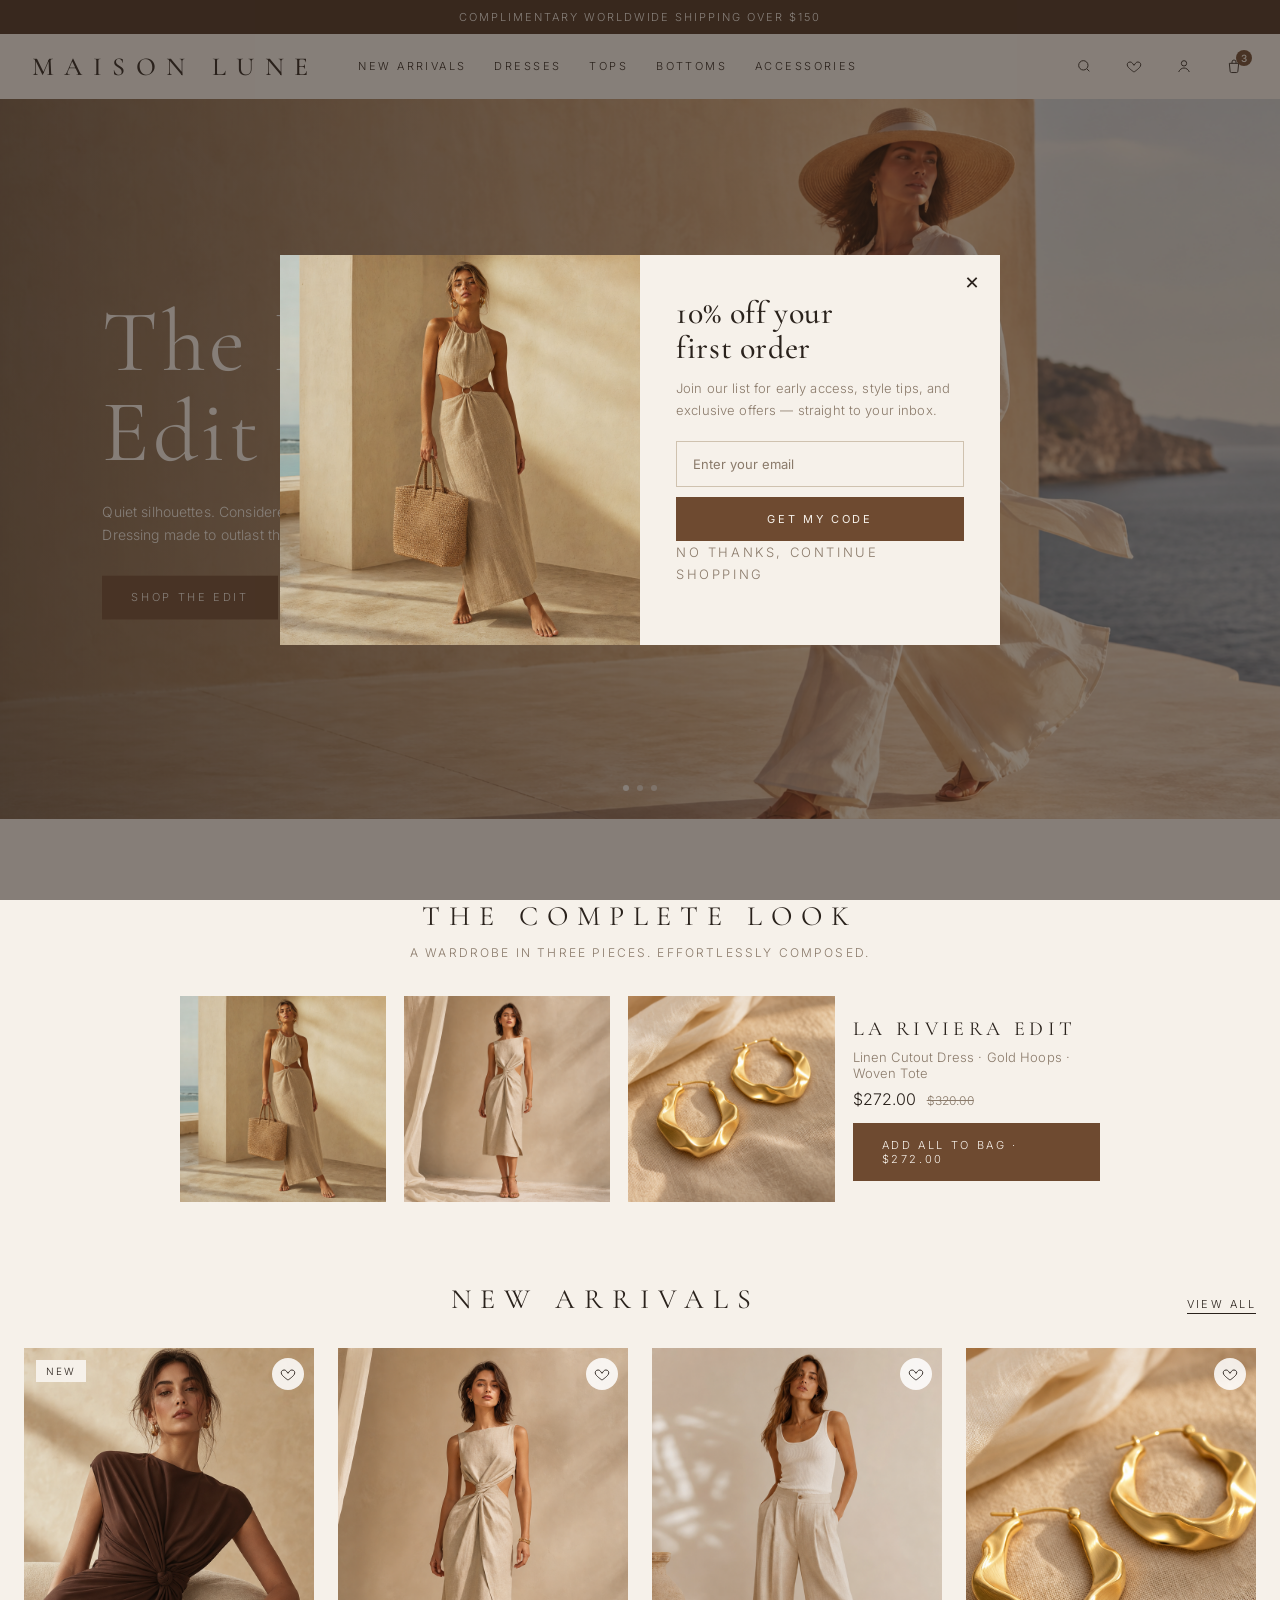
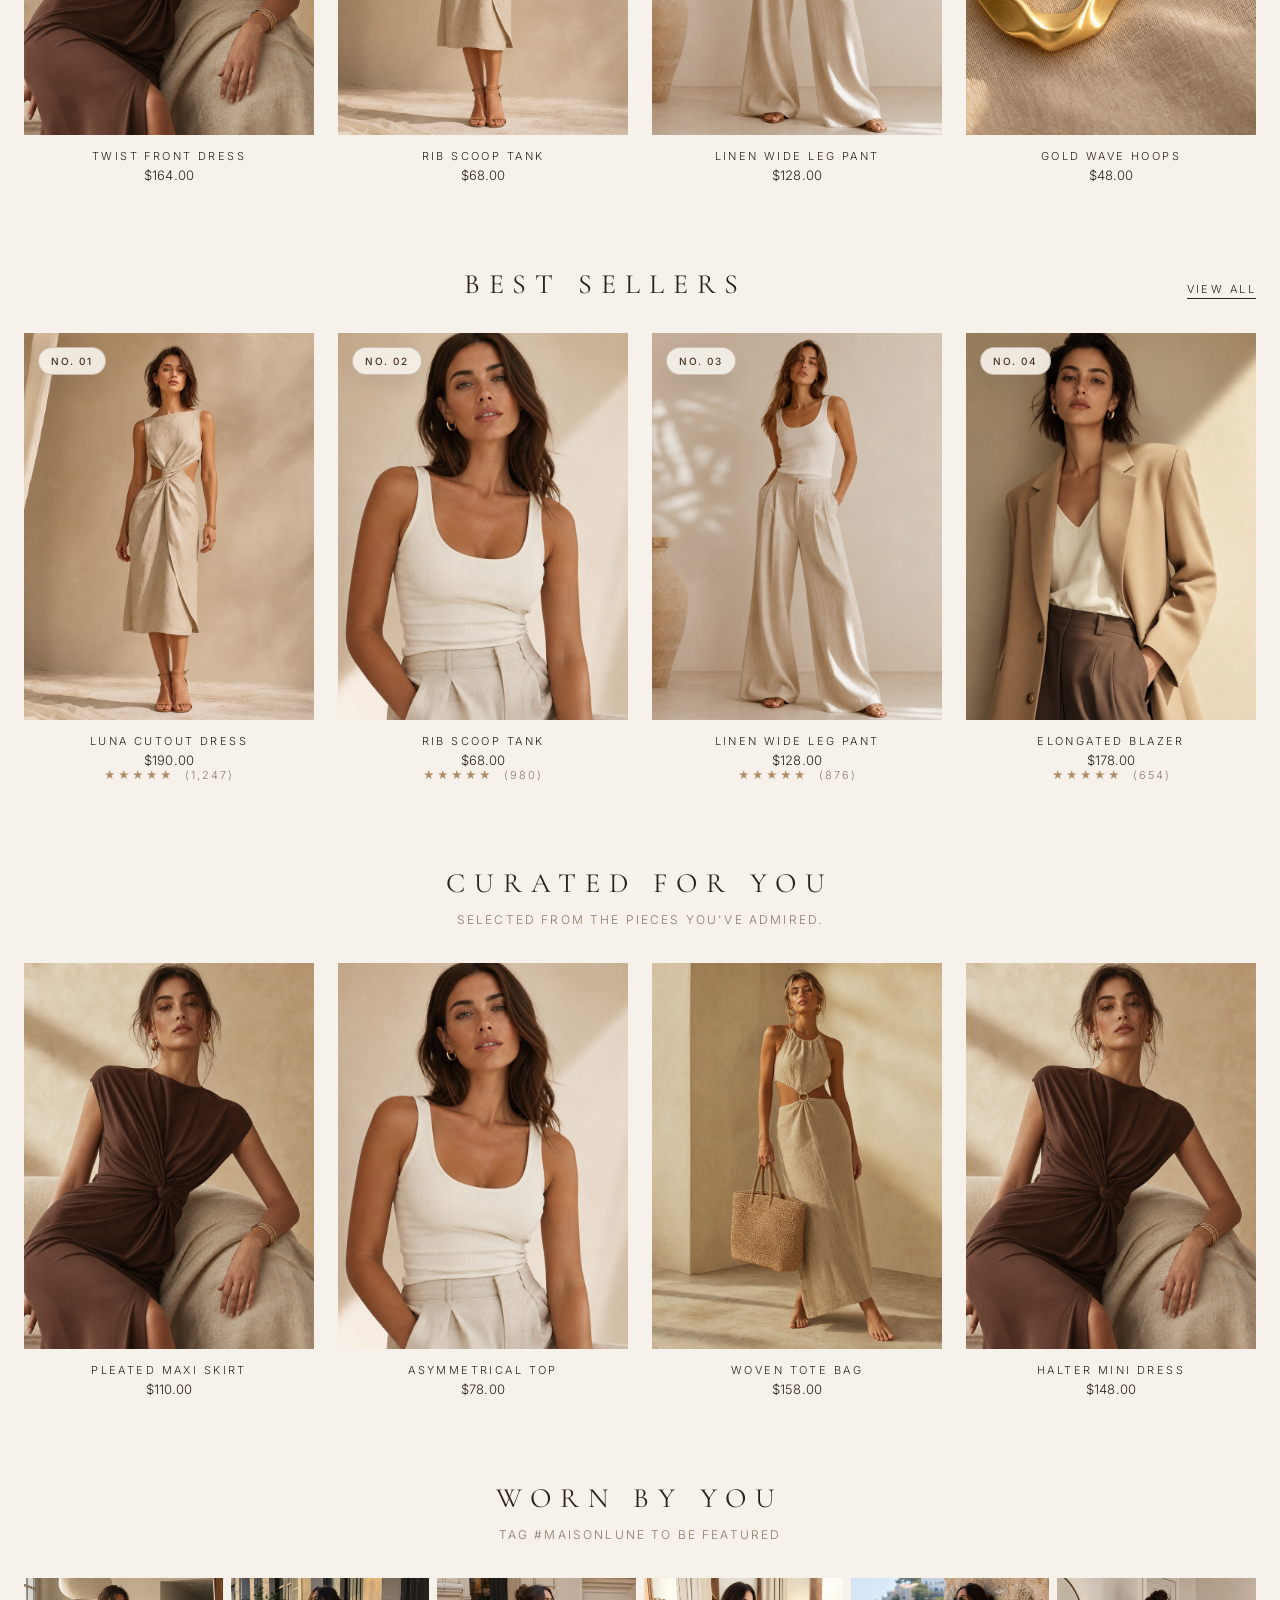
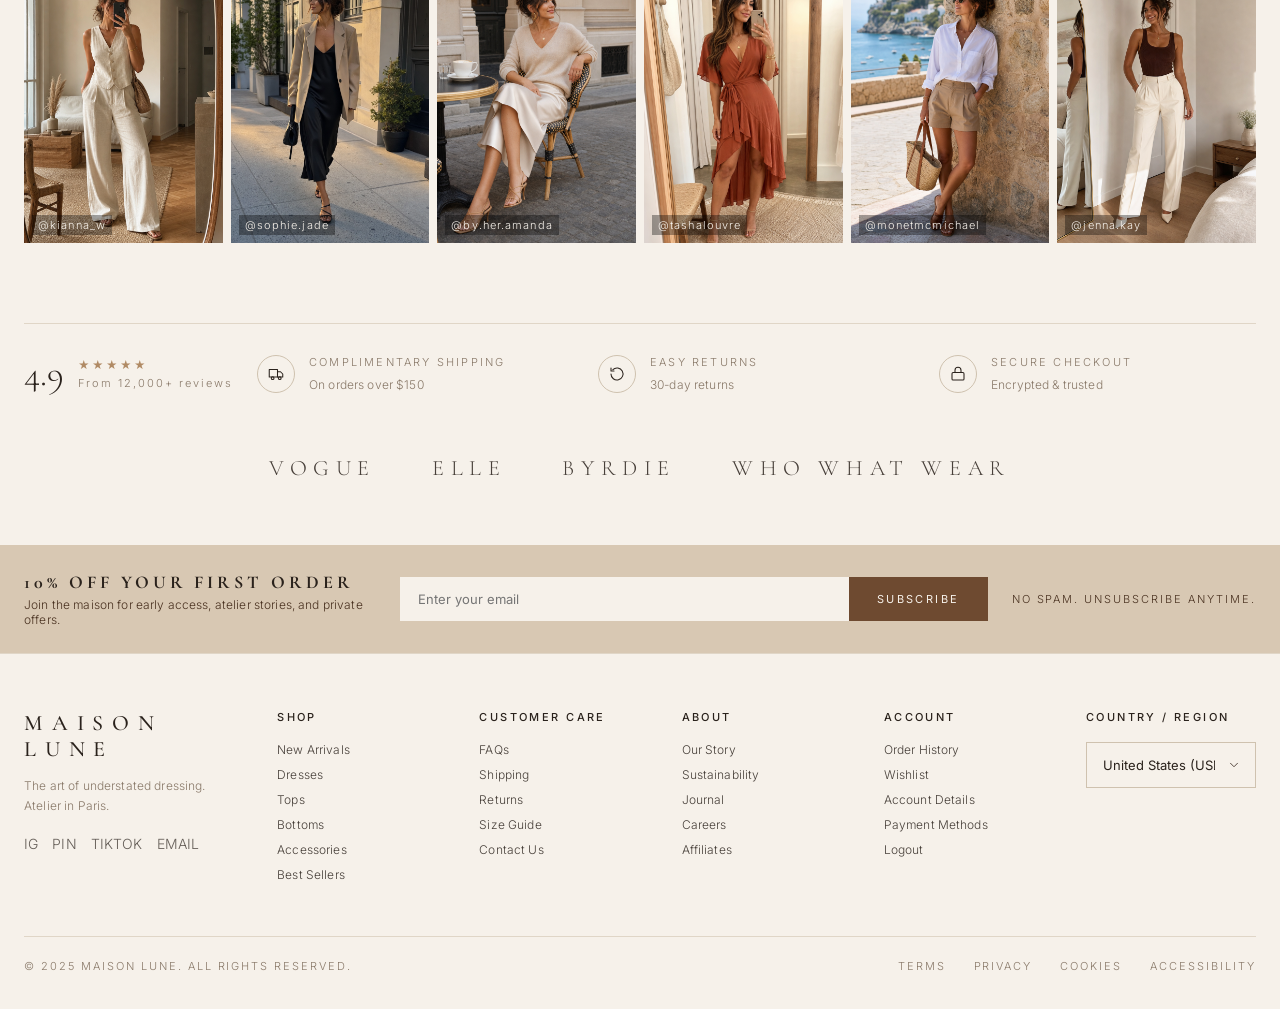
==== commit b696b887: "rebrand: SOLAIRE → MAISON LUNE (quiet luxury Parisian voice across all copy)" ====
--- a/index.html
+++ b/index.html
@@ -3,12 +3,12 @@
 <head>
 <meta charset="utf-8" />
 <meta name="viewport" content="width=device-width,initial-scale=1" />
-<title>SOLAIRE — Real women. Real style.</title>
+<title>MAISON LUNE — The art of understated dressing.</title>
 <link rel="stylesheet" href="assets/styles.css" />
 </head>
 <body>
 
-<div class="topbar">Free worldwide shipping over $150</div>
+<div class="topbar">Complimentary worldwide shipping over $150</div>
 
 <header class="header">
   <div class="header-inner">
@@ -19,7 +19,7 @@
       <a class="nav-link" href="dresses.html?cat=bottoms" data-cat="bottoms">Bottoms</a>
       <a class="nav-link" href="dresses.html?cat=accessories" data-cat="accessories">Accessories</a>
     </nav>
-    <a class="brand" href="index.html">SOLAIRE</a>
+    <a class="brand" href="index.html">MAISON LUNE</a>
     <div class="nav-right">
       <button class="icon-btn" aria-label="Search"><svg class="icon" viewBox="0 0 24 24"><circle cx="11" cy="11" r="7"/><path d="m20 20-3.5-3.5"/></svg></button>
       <a class="icon-btn" href="#" aria-label="Wishlist"><svg class="icon" viewBox="0 0 24 24"><path d="M12 21s-7-4.35-9.5-8.5C.9 9.6 2.4 6 6 6c2 0 3.4 1.1 4.2 2.6L12 11l1.8-2.4C14.6 7.1 16 6 18 6c3.6 0 5.1 3.6 3.5 6.5C19 16.65 12 21 12 21z"/></svg></a>
@@ -36,11 +36,11 @@
 <section class="hero">
   <img class="bg" src="assets/img/banner-distinct-1.png" alt="" />
   <div class="copy">
-    <h1>Summer<br/>Capsule '25</h1>
-    <p>Sculptural shapes. Effortless everyday.<br/>Designed to move with you.</p>
+    <h1>The Été<br/>Edit '25</h1>
+    <p>Quiet silhouettes. Considered fabrics.<br/>Dressing made to outlast the season.</p>
     <div class="actions">
-      <a class="btn" href="dresses.html?cat=new">Shop the Collection</a>
-      <a class="btn btn-outline" href="dresses.html?cat=lookbook">Explore the Lookbook</a>
+      <a class="btn" href="dresses.html?cat=new">Shop the Edit</a>
+      <a class="btn btn-outline" href="dresses.html?cat=lookbook">Discover the Atelier</a>
     </div>
   </div>
   <div class="hero-dots"><i class="active"></i><i></i><i></i></div>
@@ -49,8 +49,8 @@
 <!-- SHOP THE LOOK -->
 <section class="section">
   <div class="container">
-    <h2 class="section-title">Shop the Look</h2>
-    <p class="section-sub">One-click outfit. Effortless dressing.</p>
+    <h2 class="section-title">The Complete Look</h2>
+    <p class="section-sub">A wardrobe in three pieces. Effortlessly composed.</p>
 
     <div class="look-bundle">
       <div class="tile"><img src="assets/img/coastal-edit.png" alt="">
@@ -61,7 +61,7 @@
       </div>
       <div class="tile"><img src="assets/img/gold-hoops.png" alt=""></div>
       <div class="info">
-        <h4>The Coastal Edit</h4>
+        <h4>La Riviera Edit</h4>
         <p>Linen Cutout Dress · Gold Hoops · Woven Tote</p>
         <div class="price">$272.00 <del>$320.00</del></div>
         <a class="btn" style="margin-top:14px" href="cart.html">Add all to bag · $272.00</a>
@@ -152,8 +152,8 @@
 <!-- AI STYLED -->
 <section class="section" style="padding-top:0">
   <div class="container">
-    <h2 class="section-title">AI Styled For You</h2>
-    <p class="section-sub">Based on your views and wishlist.</p>
+    <h2 class="section-title">Curated For You</h2>
+    <p class="section-sub">Selected from the pieces you've admired.</p>
     <div class="product-grid">
       <a class="product-card" href="product.html">
         <div class="img-wrap"><img src="assets/img/twist-dress.png" alt=""></div>
@@ -178,8 +178,8 @@
 <!-- UGC -->
 <section class="section" style="padding-top:0">
   <div class="container">
-    <h2 class="section-title">Real Women. Real Style.</h2>
-    <p class="section-sub">Shop the looks</p>
+    <h2 class="section-title">Worn By You</h2>
+    <p class="section-sub">Tag #MaisonLune to be featured</p>
     <div class="ugc-grid">
       <div class="tile"><img src="assets/img/ugc-1.png" alt=""><span class="handle">@kianna_w</span></div>
       <div class="tile"><img src="assets/img/ugc-2.png" alt=""><span class="handle">@sophie.jade</span></div>
@@ -201,7 +201,7 @@
         <div class="muted" style="font-size:11px;letter-spacing:.18em;margin-top:4px">From 12,000+ reviews</div>
       </div>
     </div>
-    <div class="item"><span class="icon-circle"><svg viewBox="0 0 24 24" aria-hidden="true"><path d="M3 6h11v10H3z"/><path d="M14 9h4l3 3v4h-7"/><circle cx="7.5" cy="17.5" r="1.8"/><circle cx="17" cy="17.5" r="1.8"/></svg></span><div><div class="label">Free Shipping</div><div class="sub">On orders over $150</div></div></div>
+    <div class="item"><span class="icon-circle"><svg viewBox="0 0 24 24" aria-hidden="true"><path d="M3 6h11v10H3z"/><path d="M14 9h4l3 3v4h-7"/><circle cx="7.5" cy="17.5" r="1.8"/><circle cx="17" cy="17.5" r="1.8"/></svg></span><div><div class="label">Complimentary Shipping</div><div class="sub">On orders over $150</div></div></div>
     <div class="item"><span class="icon-circle"><svg viewBox="0 0 24 24" aria-hidden="true"><path d="M4 12a8 8 0 1 0 2.5-5.8"/><path d="M4 4v4h4"/></svg></span><div><div class="label">Easy Returns</div><div class="sub">30-day returns</div></div></div>
     <div class="item"><span class="icon-circle"><svg viewBox="0 0 24 24" aria-hidden="true"><rect x="4" y="10" width="16" height="10" rx="1.5"/><path d="M8 10V7a4 4 0 0 1 8 0v3"/></svg></span><div><div class="label">Secure Checkout</div><div class="sub">Encrypted &amp; trusted</div></div></div>
   </div>
@@ -218,7 +218,7 @@
   <div class="container">
     <div>
       <h3>10% off your first order</h3>
-      <p>Join our list for early access, style tips, and exclusive offers.</p>
+      <p>Join the maison for early access, atelier stories, and private offers.</p>
     </div>
     <form onsubmit="event.preventDefault();">
       <input type="email" placeholder="Enter your email" />
@@ -233,8 +233,8 @@
   <div class="container-wide">
     <div class="footer-grid">
       <div class="brand-tag">
-        <span class="serif">SOLAIRE</span>
-        <p>Real women. Real style.<br/>Designed in California.</p>
+        <span class="serif">MAISON LUNE</span>
+        <p>The art of understated dressing.<br/>Atelier in Paris.</p>
         <div class="socials">
           <a href="#">IG</a><a href="#">PIN</a><a href="#">TIKTOK</a><a href="#">EMAIL</a>
         </div>
@@ -261,7 +261,7 @@
       </div>
     </div>
     <div class="footer-bottom">
-      <span>© 2025 Solaire. All rights reserved.</span>
+      <span>© 2025 Maison Lune. All rights reserved.</span>
       <div class="links"><span>Terms</span><span>Privacy</span><span>Cookies</span><span>Accessibility</span></div>
     </div>
   </div>
--- a/assets/styles.css
+++ b/assets/styles.css
@@ -1,4 +1,4 @@
-/* SOLAIRE — warm sculptural luxury ecommerce design system */
+/* MAISON LUNE — quiet luxury Parisian ecommerce design system */
 @import url('https://fonts.googleapis.com/css2?family=Cormorant+Garamond:wght@400;500;600&family=Inter:wght@300;400;500;600&display=swap');
 
 :root {
@@ -472,7 +472,8 @@
 }
 .thumb-rail .thumb.active { opacity: 1; outline: 1px solid var(--ink); outline-offset: 2px; }
 .thumb-rail .thumb img { width:100%; height:100%; object-fit: cover; }
-.pdp-main img { width: 100%; height: auto; aspect-ratio: 3/4; object-fit: cover; }
+.pdp-main { display: block; }
+.pdp-main img { display: block; width: 100%; height: auto; aspect-ratio: 3/4; object-fit: cover; margin: 0 auto; }
 
 .pdp-info h1 {
   font-family: 'Cormorant Garamond', serif;
@@ -1081,8 +1082,12 @@
   .hero { height: 620px; }
   .hero .copy h1 { font-size: 64px; }
   .hero .copy { left: 6%; max-width: 420px; }
-  .pdp { grid-template-columns: 70px 1fr; gap: 22px; }
-  .pdp-info { grid-column: 1 / span 2; max-width: 720px; }
+  .pdp { grid-template-columns: 1fr; gap: 22px; }
+  .pdp > * { min-width: 0; }
+  .pdp-info { max-width: 720px; }
+  .thumb-rail { flex-direction: row; overflow-x: auto; gap: 8px; padding-bottom: 6px; }
+  .thumb-rail .thumb { width: 72px; flex: 0 0 auto; }
+  .pdp-main img { aspect-ratio: 4/5; }
   .checkout { grid-template-columns: 1fr; gap: 32px; }
   .reviews { grid-template-columns: 1fr; gap: 28px; }
   .ugc-grid { grid-template-columns: repeat(3, 1fr); }
@@ -1126,9 +1131,11 @@
   .section { padding: 56px 0; }
   .section-title { font-size: 22px; letter-spacing: .26em; }
   .pdp { grid-template-columns: 1fr; }
+  .pdp > * { min-width: 0; }
   .thumb-rail { flex-direction: row; overflow-x: auto; gap: 8px; padding-bottom: 6px; }
   .thumb-rail .thumb { width: 72px; flex: 0 0 auto; }
-  .pdp-main img { aspect-ratio: 4/5; }
+  .pdp-main { width: 100%; }
+  .pdp-main img { aspect-ratio: 4/5; width: 100%; margin: 0 auto; }
   .reviews { grid-template-columns: 1fr; }
   .sticky-add { grid-template-columns: 48px 1fr; padding: 12px 18px; gap: 12px; }
   .sticky-add > div:last-child { grid-column: 1 / -1; }
@@ -1145,6 +1152,118 @@
   .express-pay { grid-template-columns: 1fr; }
   .modal { grid-template-columns: 1fr; }
 }
+/* ==== Cart page layout ==== */
+.cart-head {
+  display: flex; justify-content: space-between; align-items: baseline;
+  gap: 16px; margin-bottom: 20px; flex-wrap: wrap;
+}
+.cart-title {
+  font-size: 36px; letter-spacing: .16em; text-transform: uppercase; margin: 0;
+}
+.cart-count {
+  font-family: 'Inter', system-ui, sans-serif; font-size: 18px; color: var(--muted);
+  letter-spacing: .12em;
+}
+.continue-shopping {
+  font-size: 11px; letter-spacing: .22em; text-transform: uppercase;
+  border-bottom: 1px solid var(--ink); padding-bottom: 2px;
+}
+.cart-grid {
+  display: grid; grid-template-columns: 1.6fr 1fr; gap: 56px;
+}
+
+@media (max-width: 1024px) {
+  .cart-grid { grid-template-columns: 1fr; gap: 32px; }
+  .cart-grid > aside { order: -1; }
+}
+
+/* ==== Mobile fine-tuning ==== */
+@media (max-width: 768px) {
+  /* Listing hero: hide long description on mobile, prevent overlap with model */
+  .listing-hero .copy { max-width: none; padding-right: 16px; margin-left: 22px; }
+  .listing-hero p.hero-desc,
+  .listing-hero .copy > p { display: none; }
+  .listing-hero h1 { font-size: 36px; letter-spacing: .04em; }
+  .listing-hero::before {
+    background: linear-gradient(90deg, rgba(74, 50, 33, .65) 0%, rgba(110, 74, 48, .35) 50%, rgba(0,0,0,0) 100%);
+  }
+
+  /* Recently-viewed: 2 cols on mobile */
+  .recently { grid-template-columns: repeat(2, 1fr); }
+
+  /* Capsule banner inside dresses footer area: stack to 1 column */
+  .capsule-card { grid-template-columns: 1fr !important; gap: 18px; padding: 22px !important; }
+  .capsule-card > div:last-child {
+    width: 100% !important;
+    height: 220px !important;
+    aspect-ratio: auto !important;
+    overflow: hidden;
+  }
+  .capsule-card > div:last-child img { width: 100% !important; height: 100% !important; object-fit: cover; display: block; }
+
+  /* Look-bundle "Add all to bag" button: prevent letter-spacing overflow */
+  .look-bundle .info .btn { padding: 12px 16px; letter-spacing: .18em; font-size: 10px; }
+  .look-bundle .info .btn:hover { letter-spacing: .2em; }
+
+  /* PDP sticky add-to-cart: stack cleanly */
+  .sticky-add { grid-template-columns: 48px 1fr; padding: 10px 14px; gap: 10px; }
+  .sticky-add > div:last-child {
+    grid-column: 1 / -1;
+    display: grid !important;
+    grid-template-columns: auto 1fr;
+    gap: 10px;
+  }
+  .sticky-add > div:last-child .btn { padding: 12px 16px; font-size: 10px; letter-spacing: .18em; }
+  .sticky-add .qty button { width: 32px; height: 32px; }
+  .sticky-add .qty input { width: 32px; }
+
+  /* Reviews header: stack title and CTA */
+  .pdp-reviews-head { flex-wrap: wrap; gap: 12px; }
+
+  /* Section-head on mobile: drop the empty spacer span and stack title + view-all */
+  .section-head { flex-wrap: wrap; gap: 8px; justify-content: space-between; }
+  .section-head > span:empty { display: none; }
+  .section-head .section-title { font-size: 18px; letter-spacing: .22em; }
+
+  /* Trust band rows */
+  .trust-band { padding: 22px 0; }
+  .trust-band .item { gap: 10px; }
+
+  /* Press logos smaller */
+  .press-logos { font-size: 14px; gap: 18px; }
+
+  /* Cart row tightening */
+  .cart-row { grid-template-columns: 88px 1fr; gap: 14px; padding: 22px 0; }
+  .cart-row .pic { width: 100%; }
+  .cart-row .size-grid button { width: 38px; height: 36px; font-size: 11px; }
+  .cart-row .color-row .swatch.lg { width: 22px; height: 22px; }
+  .cart-actions { flex-wrap: wrap; gap: 14px; }
+  .cart-row .qty button { width: 32px; height: 32px; }
+
+  /* Cart head: keep title and link on same line if space, else wrap */
+  .cart-title { font-size: 26px; letter-spacing: .14em; }
+  .cart-count { font-size: 14px; }
+
+  /* Express pay buttons keep readable */
+  .express-pay { grid-template-columns: 1fr; gap: 8px; }
+  .express-pay button { height: 44px; font-size: 12px; }
+
+  /* Subscribe band: stack cleanly with proper gap */
+  .subscribe-band .container { gap: 16px; }
+  .subscribe-band h3 { font-size: 16px; letter-spacing: .18em; }
+  .subscribe-band form input { padding: 12px 14px; font-size: 12px; }
+  .subscribe-band form button { padding: 0 18px; font-size: 10px; letter-spacing: .18em; }
+
+  /* Steps in checkout */
+  .steps { gap: 10px; padding: 18px 0 6px; flex-wrap: wrap; font-size: 10px; letter-spacing: .18em; }
+
+  /* PDP info: free shipping / returns chips wrap */
+  .pdp-info > div[style*="font-size:11px"] { flex-wrap: wrap; gap: 12px !important; }
+
+  /* Looks-to-love single column already done */
+  /* Container side padding on small mobile */
+}
+
 @media (max-width: 480px) {
   .container, .container-wide { padding: 0 16px; }
   .hero { height: 520px; }
@@ -1152,16 +1271,42 @@
   .hero .copy p { font-size: 13px; }
   .hero .actions { flex-direction: column; align-items: flex-start; }
   .listing-hero img { object-position: 62% 36%; }
-  .listing-hero h1 { font-size: 34px; }
   .section { padding: 44px 0; }
-  .section-title { font-size: 20px; }
   .product-card .meta { padding: 10px 0; }
   .product-card .name { font-size: 10px; }
   .footer-grid { grid-template-columns: 1fr; }
   .summary-card { padding: 22px; }
-  .pdp-info h1 { font-size: 22px; }
   .qty button { width: 32px; height: 32px; }
   .qty input { width: 36px; }
   .header-inner { height: 56px; }
   .checkout aside .summary-card { padding: 18px; }
-}
+
+  /* Cart row stack pic + info to 1 column for very small screens */
+  .cart-row { grid-template-columns: 1fr; gap: 12px; }
+  .cart-row .pic { aspect-ratio: 4/5; max-width: 200px; }
+  .cart-row .size-grid { flex-wrap: wrap; }
+  .cart-row .qty { align-self: flex-start; }
+
+  /* Listing hero: smaller still */
+  .listing-hero h1 { font-size: 30px; }
+  .listing-hero { height: 220px; }
+
+  /* Section title smaller */
+  .section-title { font-size: 18px; letter-spacing: .22em; }
+
+  /* Press logos: 4 logos can wrap */
+  .press-logos { font-size: 13px; gap: 14px; flex-wrap: wrap; row-gap: 8px; }
+
+  /* PDP heading sizes */
+  .pdp-info h1 { font-size: 20px; letter-spacing: .14em; }
+
+  /* Footer brand serif smaller */
+  .footer .brand-tag .serif { font-size: 18px; letter-spacing: .3em; }
+
+  /* Footer-bottom stack: vertical with spacing */
+  .footer-bottom { gap: 14px; padding-top: 18px; }
+  .footer-bottom .links { flex-wrap: wrap; gap: 14px; }
+
+  /* Stepper for checkout */
+  .steps { gap: 6px; font-size: 9px; letter-spacing: .14em; }
+}
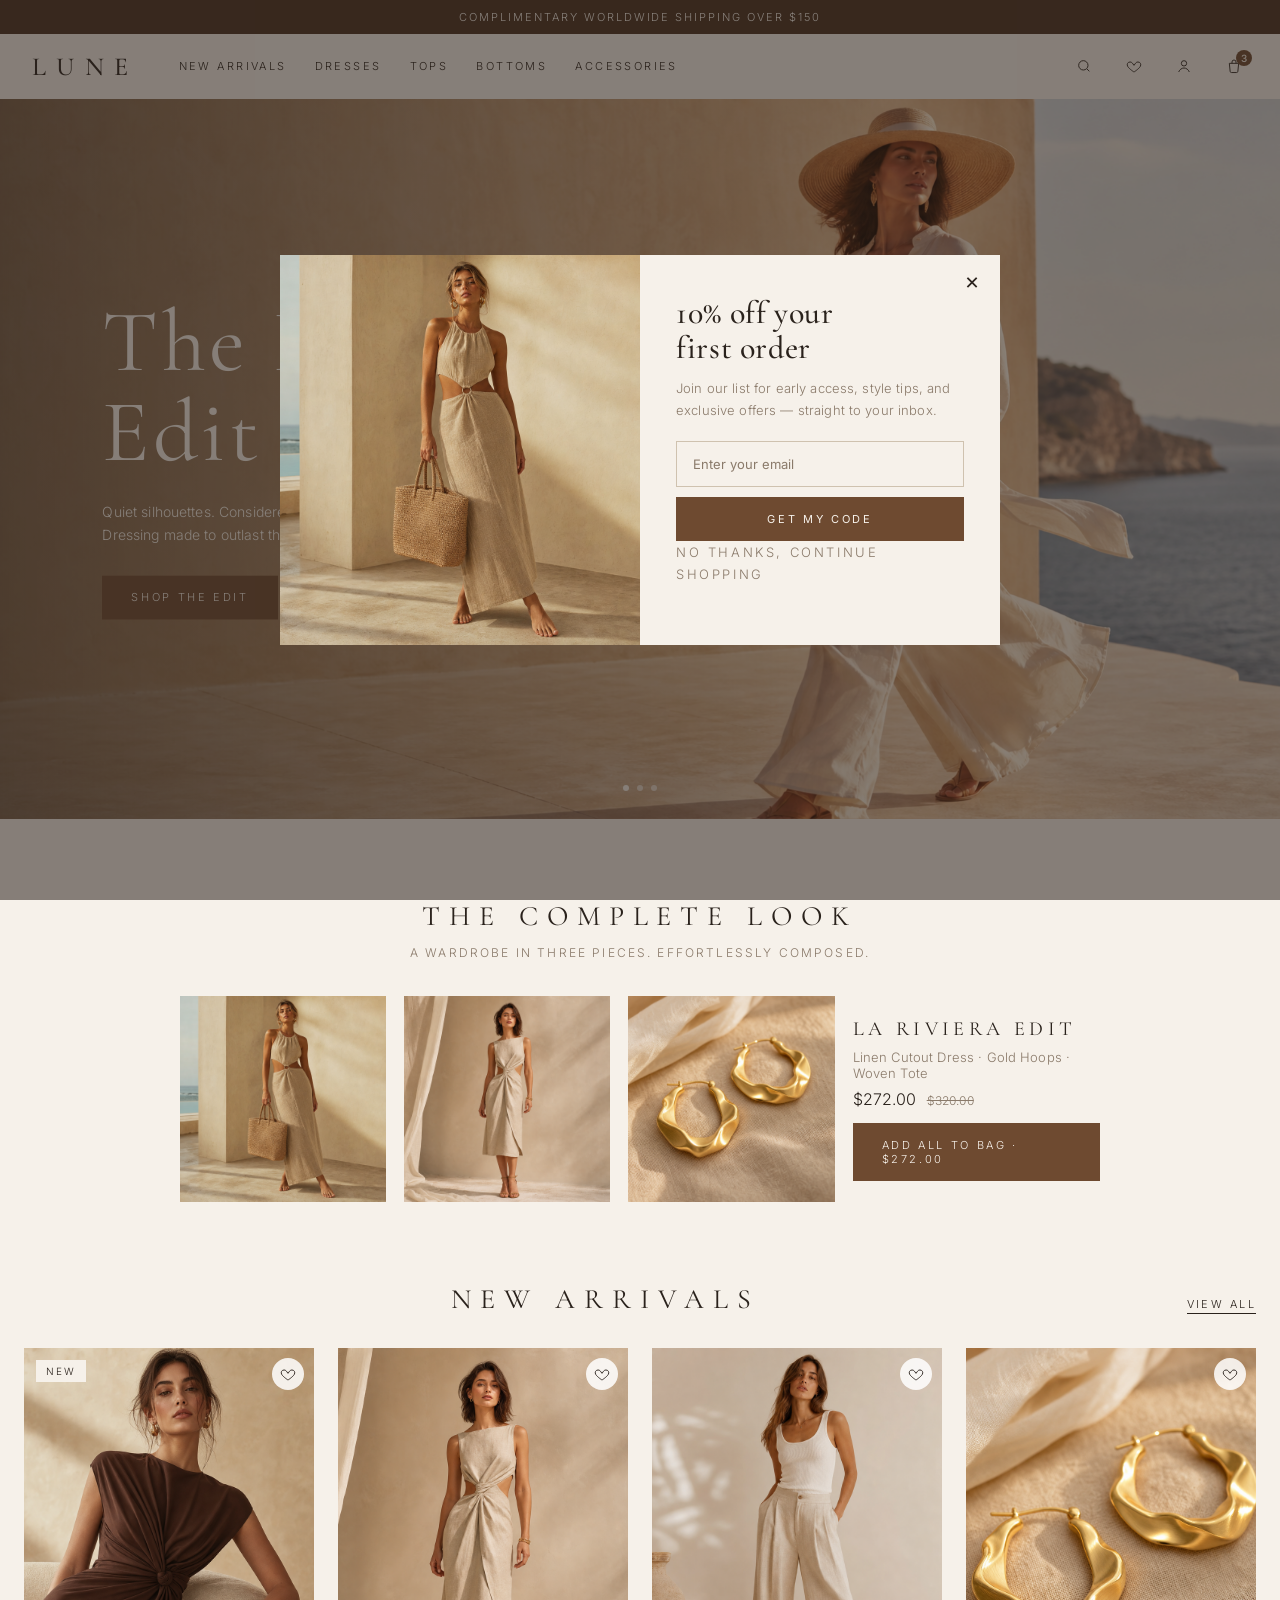
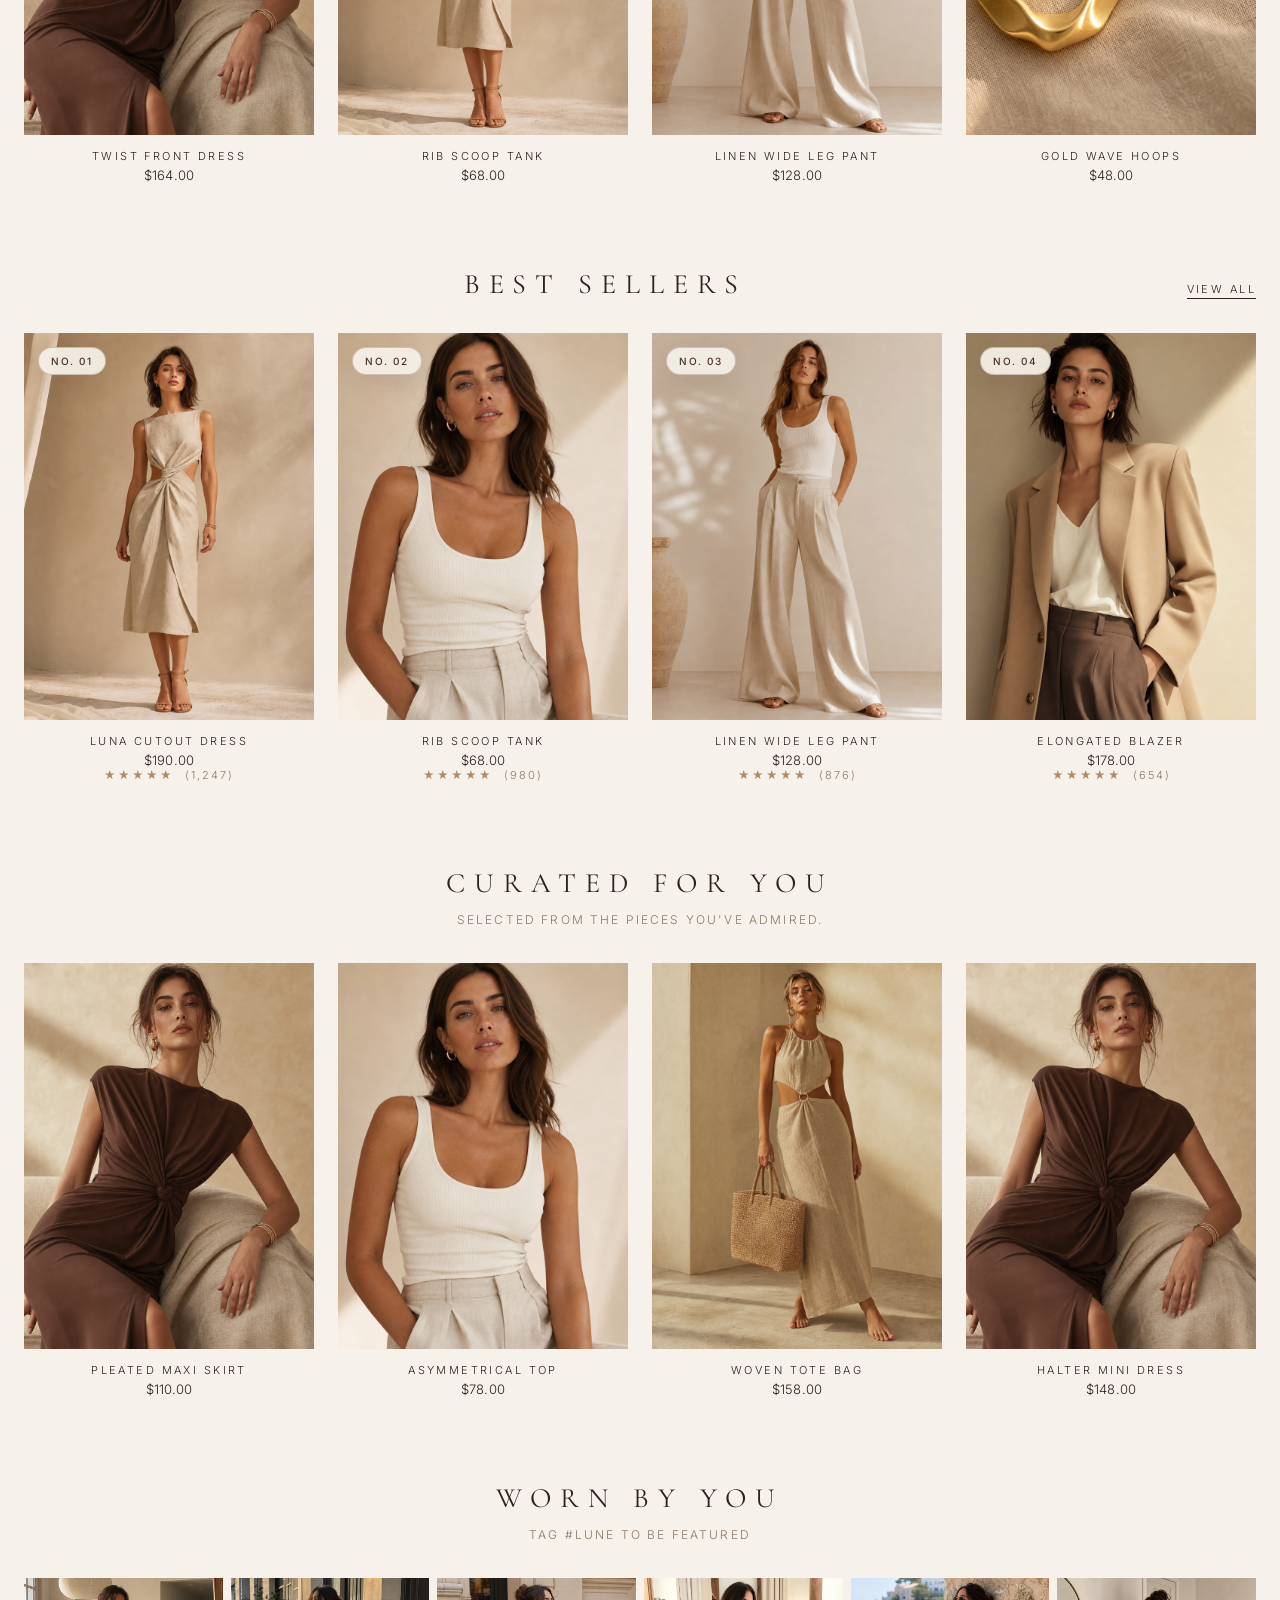
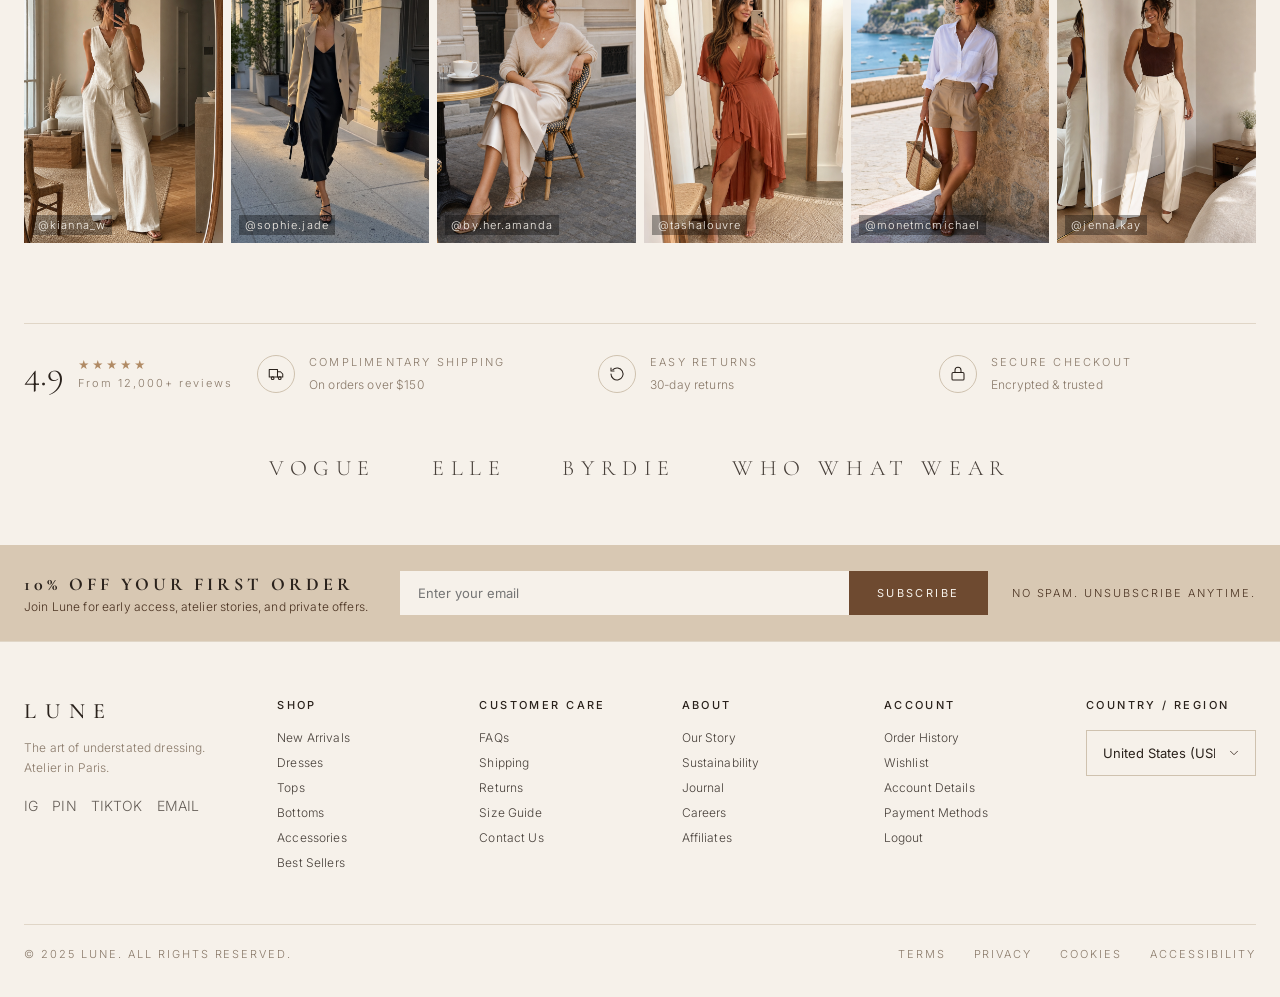
==== commit eed59152: "rebrand: shorten brand to single word LUNE" ====
--- a/index.html
+++ b/index.html
@@ -3,7 +3,7 @@
 <head>
 <meta charset="utf-8" />
 <meta name="viewport" content="width=device-width,initial-scale=1" />
-<title>MAISON LUNE — The art of understated dressing.</title>
+<title>LUNE — The art of understated dressing.</title>
 <link rel="stylesheet" href="assets/styles.css" />
 </head>
 <body>
@@ -19,7 +19,7 @@
       <a class="nav-link" href="dresses.html?cat=bottoms" data-cat="bottoms">Bottoms</a>
       <a class="nav-link" href="dresses.html?cat=accessories" data-cat="accessories">Accessories</a>
     </nav>
-    <a class="brand" href="index.html">MAISON LUNE</a>
+    <a class="brand" href="index.html">LUNE</a>
     <div class="nav-right">
       <button class="icon-btn" aria-label="Search"><svg class="icon" viewBox="0 0 24 24"><circle cx="11" cy="11" r="7"/><path d="m20 20-3.5-3.5"/></svg></button>
       <a class="icon-btn" href="#" aria-label="Wishlist"><svg class="icon" viewBox="0 0 24 24"><path d="M12 21s-7-4.35-9.5-8.5C.9 9.6 2.4 6 6 6c2 0 3.4 1.1 4.2 2.6L12 11l1.8-2.4C14.6 7.1 16 6 18 6c3.6 0 5.1 3.6 3.5 6.5C19 16.65 12 21 12 21z"/></svg></a>
@@ -179,7 +179,7 @@
 <section class="section" style="padding-top:0">
   <div class="container">
     <h2 class="section-title">Worn By You</h2>
-    <p class="section-sub">Tag #MaisonLune to be featured</p>
+    <p class="section-sub">Tag #Lune to be featured</p>
     <div class="ugc-grid">
       <div class="tile"><img src="assets/img/ugc-1.png" alt=""><span class="handle">@kianna_w</span></div>
       <div class="tile"><img src="assets/img/ugc-2.png" alt=""><span class="handle">@sophie.jade</span></div>
@@ -218,7 +218,7 @@
   <div class="container">
     <div>
       <h3>10% off your first order</h3>
-      <p>Join the maison for early access, atelier stories, and private offers.</p>
+      <p>Join Lune for early access, atelier stories, and private offers.</p>
     </div>
     <form onsubmit="event.preventDefault();">
       <input type="email" placeholder="Enter your email" />
@@ -233,7 +233,7 @@
   <div class="container-wide">
     <div class="footer-grid">
       <div class="brand-tag">
-        <span class="serif">MAISON LUNE</span>
+        <span class="serif">LUNE</span>
         <p>The art of understated dressing.<br/>Atelier in Paris.</p>
         <div class="socials">
           <a href="#">IG</a><a href="#">PIN</a><a href="#">TIKTOK</a><a href="#">EMAIL</a>
@@ -261,7 +261,7 @@
       </div>
     </div>
     <div class="footer-bottom">
-      <span>© 2025 Maison Lune. All rights reserved.</span>
+      <span>© 2025 Lune. All rights reserved.</span>
       <div class="links"><span>Terms</span><span>Privacy</span><span>Cookies</span><span>Accessibility</span></div>
     </div>
   </div>
--- a/assets/styles.css
+++ b/assets/styles.css
@@ -1,4 +1,4 @@
-/* MAISON LUNE — quiet luxury Parisian ecommerce design system */
+/* LUNE — quiet luxury Parisian ecommerce design system */
 @import url('https://fonts.googleapis.com/css2?family=Cormorant+Garamond:wght@400;500;600&family=Inter:wght@300;400;500;600&display=swap');
 
 :root {
